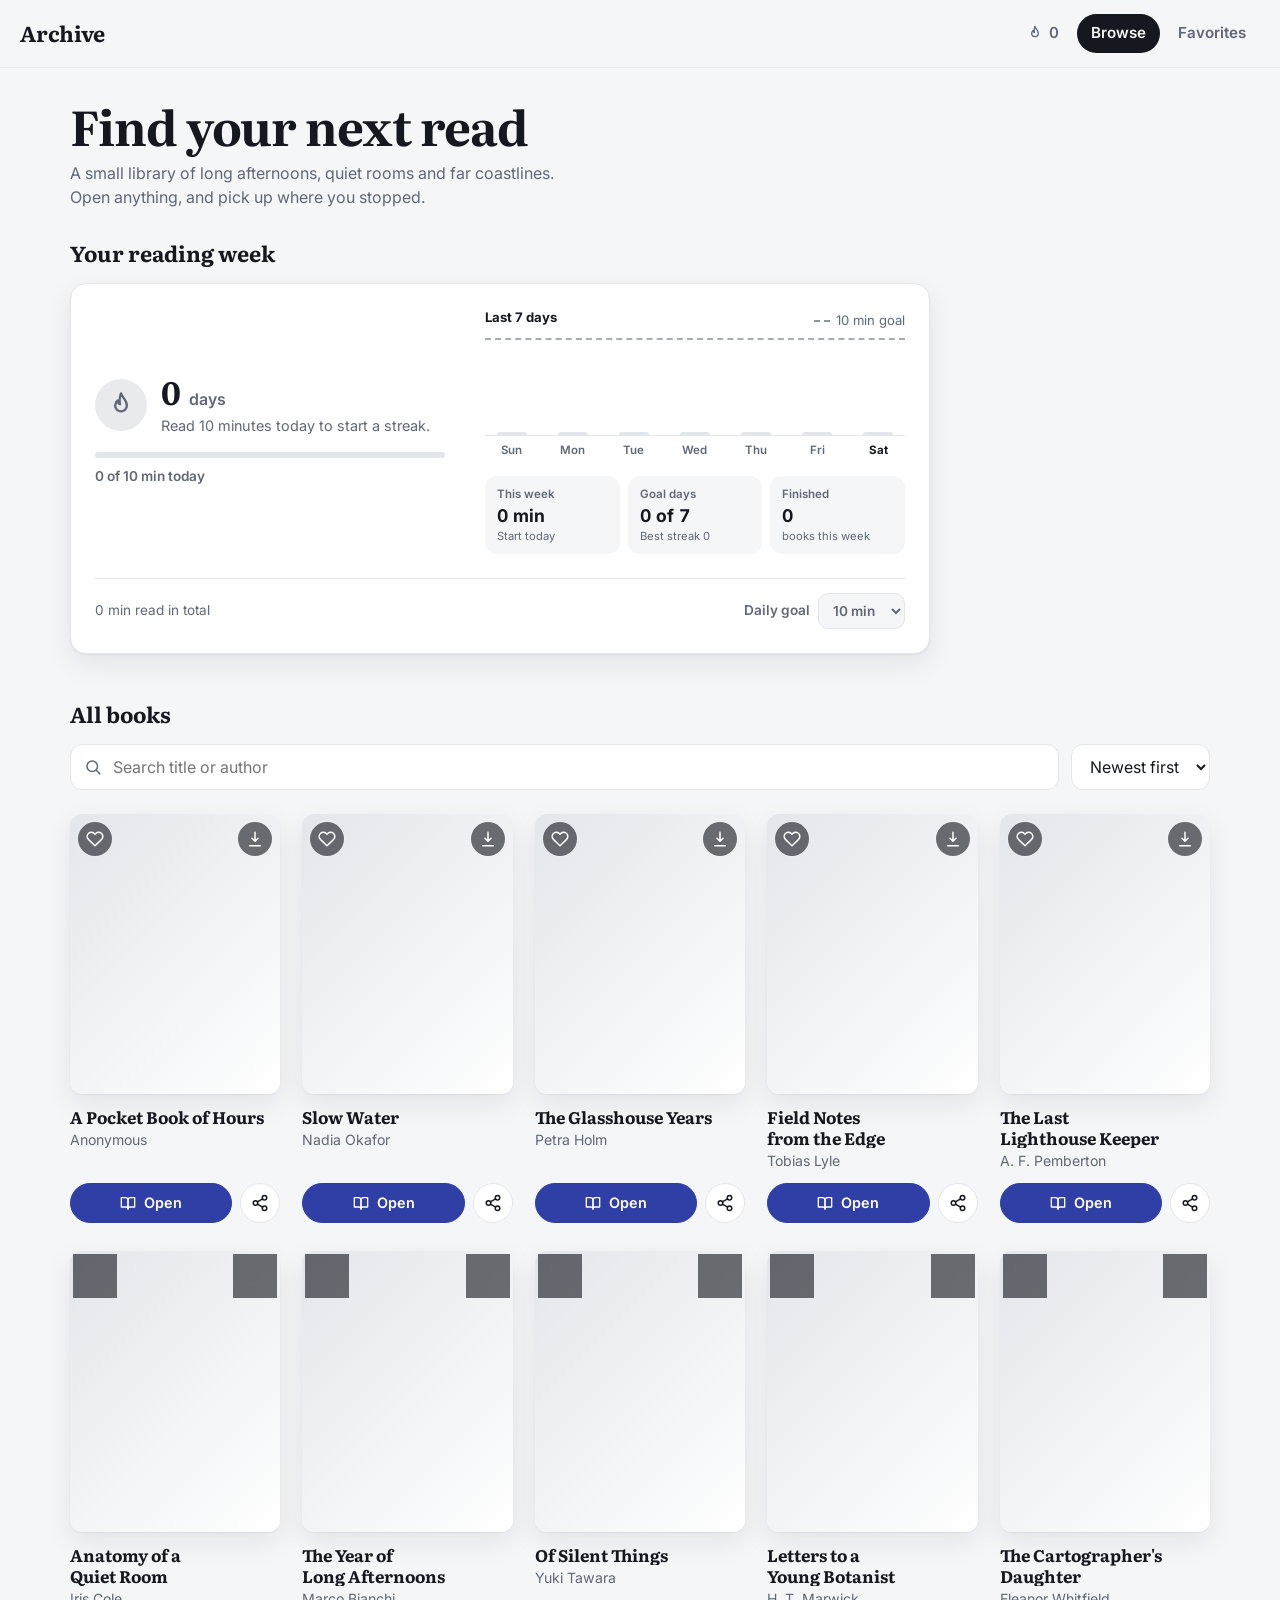
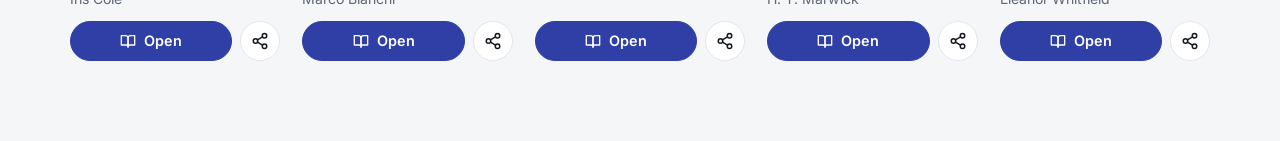
==== index.html @ 0a7fb08e "Final version -for-local" ====
<!doctype html>
<html lang="en">
  <head>
    <meta charset="utf-8" />
    <meta
      name="viewport"
      content="width=device-width, initial-scale=1, viewport-fit=cover"
    />
    <title>Archive — Browse the library</title>
    <meta
      name="description"
      content="Browse, favorite and read books from the archive."
    />
    <meta
      name="theme-color"
      content="#f5f6f8"
      media="(prefers-color-scheme: light)"
    />
    <meta
      name="theme-color"
      content="#0f1218"
      media="(prefers-color-scheme: dark)"
    />
    <meta name="mobile-web-app-capable" content="yes" />
    <meta name="apple-mobile-web-app-capable" content="yes" />
    <meta name="apple-mobile-web-app-title" content="Archive" />
    <link rel="manifest" href="manifest.webmanifest" />
    <link rel="icon" href="icons/icon.svg" type="image/svg+xml" />
    <link rel="apple-touch-icon" href="icons/apple-touch-icon.png" />

    <!-- Google Fonts: loaded without blocking the first paint -->
    <link rel="preconnect" href="https://fonts.googleapis.com" />
    <link rel="preconnect" href="https://fonts.gstatic.com" crossorigin />
    <link
      rel="stylesheet"
      href="https://fonts.googleapis.com/css2?family=Inter:wght@400..700&family=JetBrains+Mono:wght@400..600&family=Literata:opsz,wght@7..72,400..700&display=swap"
      media="print"
      onload="this.media = 'all'"
    />
    <noscript>
      <link
        rel="stylesheet"
        href="https://fonts.googleapis.com/css2?family=Inter:wght@400..700&family=JetBrains+Mono:wght@400..600&family=Literata:opsz,wght@7..72,400..700&display=swap"
      />
    </noscript>

    <link rel="stylesheet" href="css/style.css" />
  </head>
  <body>
    <header class="site-header">
      <a class="brand" href="index.html">Archive</a>
      <nav aria-label="Main">
        <a href="index.html" data-icon="book" aria-current="page"
          ><span class="lbl">Browse</span></a
        >
        <a href="favorites.html" data-icon="heart"
          ><span class="lbl">Favorites</span
          ><span id="fav-count" hidden></span
        ></a>
      </nav>
    </header>

    <main class="page">
      <h1 class="page-title">Find your next read</h1>
      <p class="page-sub">
        A small library of long afternoons, quiet rooms and far coastlines. Open
        anything, and pick up where you stopped.
      </p>

      <section id="streak-section" aria-labelledby="streak-title"></section>

      <section id="recent-section" aria-labelledby="recent-title" hidden>
        <h2 class="section-title" id="recent-title">Continue reading</h2>
        <ul class="rail" id="recent"></ul>
      </section>

      <section aria-labelledby="all-title">
        <h2 class="section-title" id="all-title" tabindex="-1">All books</h2>
        <div class="toolbar">
          <label class="field">
            <span class="sr-only">Search by title or author</span>
            <span id="search-icon"></span>
            <input
              type="search"
              id="search"
              placeholder="Search title or author"
              autocomplete="off"
            />
          </label>
          <label>
            <span class="sr-only">Sort books</span>
            <select id="sort">
              <option value="newest">Newest first</option>
              <option value="oldest">Oldest first</option>
              <option value="title-asc">Title A–Z</option>
              <option value="title-desc">Title Z–A</option>
              <option value="author-asc">Author A–Z</option>
              <option value="author-desc">Author Z–A</option>
            </select>
          </label>
        </div>
        <p id="status" class="page-sub" role="status"></p>
        <ul class="grid" id="grid"></ul>
        <nav class="pager" id="pager" aria-label="Pagination" hidden></nav>
      </section>
    </main>

    <script src="js/app.js"></script>
    <script src="js/stats.js"></script>
    <script src="js/home.js"></script>
  </body>
</html>
---- css/style.css ----
/* =========================================================
   Archive — single stylesheet (library, favorites, reader, PWA, streaks)
   Fonts are loaded from Google Fonts in each page's <head>:
   Literata (serif), Inter (sans), JetBrains Mono (mono).
   The stacks below fall back to good system fonts if offline.
   ========================================================= */
:root {
  --bg: #f5f6f8;
  --surface: #fff;
  --ink: #15181e;
  --muted: #5f6877;
  --line: #e3e6eb;
  --accent: #2f3fa6;
  --accent-ink: #fff;
  --fav: #d6336c;
  --ok: #1f9d6b;
  --flame: #e8590c;
  --radius: 16px;
  --gutter: 20px;
  --tabbar: 64px;
  --shadow:
    0 1px 2px rgba(20, 24, 40, 0.06), 0 10px 28px rgba(20, 24, 40, 0.08);
  --serif:
    "Literata", "Iowan Old Style", "Palatino Linotype", Palatino, Georgia,
    serif;
  --sans:
    "Inter", system-ui, -apple-system, "Segoe UI", Roboto, "Helvetica Neue",
    sans-serif;
  --mono:
    "JetBrains Mono", ui-monospace, "SF Mono", Menlo, Consolas, monospace;
  color-scheme: light;
}
@media (prefers-color-scheme: dark) {
  :root:not([data-theme]) {
    --bg: #0f1218;
    --surface: #181c25;
    --ink: #eceff4;
    --muted: #9aa4b5;
    --line: #272d39;
    --accent: #8e9cff;
    --accent-ink: #0f1218;
    --flame: #ff922b;
    --shadow: 0 10px 28px rgba(0, 0, 0, 0.4);
    color-scheme: dark;
  }
}

*,
*::before,
*::after {
  box-sizing: border-box;
}
html {
  -webkit-text-size-adjust: 100%;
  text-size-adjust: 100%;
}
body {
  margin: 0;
  background: var(--bg);
  color: var(--ink);
  font: 16px/1.5 var(--sans);
  font-optical-sizing: auto;
  -webkit-font-smoothing: antialiased;
  min-height: 100vh;
  min-height: 100dvh;
  /* Safety net: nothing may ever make the page scroll sideways */
  overflow-x: clip;
  -webkit-tap-highlight-color: transparent;
}
body.panel-open {
  overflow: hidden;
}
h1,
h2,
h3 {
  text-wrap: balance;
}
img {
  display: block;
  max-width: 100%;
}
a {
  color: inherit;
}
button,
input,
select {
  font: inherit;
  color: inherit;
}
button,
a,
input,
select {
  touch-action: manipulation;
}
button {
  cursor: pointer;
}
[hidden] {
  display: none !important;
}
:focus-visible {
  outline: 3px solid var(--accent);
  outline-offset: 2px;
  border-radius: 8px;
}
.sr-only {
  position: absolute;
  width: 1px;
  height: 1px;
  overflow: hidden;
  clip: rect(0 0 0 0);
  white-space: nowrap;
}

/* ---------- Header + navigation ---------- */
.site-header {
  position: sticky;
  top: 0;
  z-index: 10;
  display: flex;
  align-items: center;
  justify-content: space-between;
  gap: 16px;
  padding: calc(14px + env(safe-area-inset-top))
    max(var(--gutter), env(safe-area-inset-right)) 14px
    max(var(--gutter), env(safe-area-inset-left));
  background: color-mix(in srgb, var(--bg) 85%, transparent);
  backdrop-filter: blur(12px);
  border-bottom: 1px solid var(--line);
}
.brand {
  font: 700 1.35rem var(--serif);
  text-decoration: none;
  letter-spacing: -0.01em;
}
.site-header nav {
  display: flex;
  gap: 4px;
}
.site-header nav a {
  position: relative;
  display: inline-flex;
  align-items: center;
  gap: 8px;
  padding: 8px 14px;
  border-radius: 999px;
  text-decoration: none;
  color: var(--muted);
  font-weight: 600;
  font-size: 0.95rem;
}
.site-header nav a:hover {
  color: var(--ink);
}
.site-header nav a[aria-current="page"] {
  background: var(--ink);
  color: var(--bg);
}
/* Icons only appear in the mobile tab bar (the streak chip keeps its flame) */
.site-header nav .ico {
  display: none;
}
.site-header nav a.streak-chip .ico {
  display: inline-grid;
}
.site-header nav a.streak-chip .lbl {
  display: none;
}
.site-header nav .ico svg {
  width: 16px;
  height: 16px;
}
.site-header nav a.streak-chip {
  gap: 6px;
  color: var(--flame);
  font-variant-numeric: tabular-nums;
}
.site-header nav a.streak-chip svg {
  fill: currentColor;
  fill-opacity: 0.25;
}
.site-header nav a.streak-chip.idle {
  color: var(--muted);
}
.site-header nav a.streak-chip.idle svg {
  fill: none;
}
#fav-count {
  min-width: 20px;
  padding: 0 6px;
  border-radius: 999px;
  background: var(--fav);
  color: #fff;
  font-size: 0.75rem;
  line-height: 20px;
  text-align: center;
}

main.page {
  max-width: 1180px;
  margin: 0 auto;
  padding: 32px max(var(--gutter), env(safe-area-inset-right))
    calc(80px + env(safe-area-inset-bottom))
    max(var(--gutter), env(safe-area-inset-left));
}
.page-title {
  font: 700 clamp(1.9rem, 5vw, 3rem) / 1.1 var(--serif);
  letter-spacing: -0.02em;
  margin: 0 0 8px;
  overflow-wrap: anywhere;
}
.page-sub {
  margin: 0 0 28px;
  color: var(--muted);
  max-width: 52ch;
  text-wrap: pretty;
}
.section-title {
  font: 700 1.35rem var(--serif);
  margin: 0 0 14px;
}
section + section {
  margin-top: 44px;
}

/* ---------- Controls ---------- */
.toolbar {
  display: flex;
  flex-wrap: wrap;
  gap: 12px;
  margin-bottom: 24px;
}
.field {
  position: relative;
  flex: 1 1 260px;
}
.field svg {
  position: absolute;
  left: 14px;
  top: 50%;
  transform: translateY(-50%);
  color: var(--muted);
  pointer-events: none;
}
.field input,
.toolbar select {
  width: 100%;
  height: 46px;
  border: 1px solid var(--line);
  border-radius: 12px;
  background: var(--surface);
  padding: 0 14px;
}
.field input {
  padding-left: 42px;
}
.toolbar > label:not(.field) {
  flex: 0 0 auto;
}
.toolbar select {
  width: auto;
}

.btn {
  display: inline-flex;
  align-items: center;
  justify-content: center;
  gap: 8px;
  height: 40px;
  padding: 0 16px;
  border: 1px solid var(--line);
  border-radius: 999px;
  background: var(--surface);
  text-decoration: none;
  font-weight: 600;
  font-size: 0.9rem;
  white-space: nowrap;
  transition:
    background 0.15s,
    transform 0.1s;
}
.btn:hover {
  background: color-mix(in srgb, var(--ink) 6%, var(--surface));
}
.btn:active {
  transform: scale(0.97);
}
.btn-primary {
  background: var(--accent);
  border-color: var(--accent);
  color: var(--accent-ink);
}
.btn-primary:hover {
  background: color-mix(in srgb, var(--accent) 88%, #000);
}
.icon-btn {
  display: inline-grid;
  place-items: center;
  width: 40px;
  height: 40px;
  border: 1px solid var(--line);
  border-radius: 50%;
  background: var(--surface);
  color: var(--ink);
  text-decoration: none;
  flex: none;
  transition:
    background 0.15s,
    color 0.15s,
    transform 0.1s;
}
.icon-btn:hover {
  background: color-mix(in srgb, var(--ink) 8%, var(--surface));
}
.icon-btn:active {
  transform: scale(0.92);
}
.icon-btn.on {
  color: var(--fav);
  border-color: color-mix(in srgb, var(--fav) 45%, var(--line));
}
.icon-btn.on svg {
  fill: currentColor;
}
@media (pointer: coarse) {
  .btn,
  .icon-btn {
    min-height: 44px;
  }
  .icon-btn {
    min-width: 44px;
  }
}

.progress {
  height: 6px;
  border-radius: 999px;
  background: var(--line);
  overflow: hidden;
}
.progress > i {
  display: block;
  height: 100%;
  width: var(--p, 0%);
  background: var(--accent);
  border-radius: inherit;
  transition: width 0.3s;
}
.progress.done > i {
  background: var(--ok);
}

/* ---------- Offline download buttons ---------- */
.offline-btn[aria-pressed="true"] {
  background: var(--accent);
  border-color: var(--accent);
  color: var(--accent-ink);
}
.offline-btn[aria-busy="true"] {
  cursor: progress;
}
.ring {
  width: 22px;
  height: 22px;
  transform: rotate(-90deg);
}
.ring circle {
  fill: none;
  stroke: currentColor;
  stroke-width: 3.5;
}
.ring .trk {
  opacity: 0.28;
}
.ring .val {
  stroke-linecap: round;
  stroke-dasharray: 88;
  transition: stroke-dashoffset 0.2s linear;
}
.ring.spin {
  animation: ring-spin 0.9s linear infinite;
}
@keyframes ring-spin {
  to {
    transform: rotate(270deg);
  }
}
/* Offline: books that aren't saved can't open, so say so visually */
body.is-offline .card:not(.saved),
body.is-offline .fav-card:not(.saved) {
  opacity: 0.55;
}

/* ---------- Book grid / cards ---------- */
.grid {
  display: grid;
  grid-template-columns: repeat(auto-fill, minmax(190px, 1fr));
  gap: 28px 22px;
  list-style: none;
  margin: 0;
  padding: 0;
}
.card {
  display: flex;
  flex-direction: column;
  gap: 12px;
  min-width: 0;
  transition: opacity 0.2s;
}
.card > div:not(.actions) {
  min-width: 0;
}
.cover-wrap {
  position: relative;
}
.cover {
  position: relative;
  display: block;
  aspect-ratio: 3 / 4;
  border-radius: 12px;
  overflow: hidden;
  background: linear-gradient(135deg, var(--line), var(--surface));
  box-shadow: var(--shadow);
}
.cover img {
  width: 100%;
  height: 100%;
  object-fit: cover;
  transition: transform 0.4s;
}
.cover img.broken {
  visibility: hidden;
}
@media (hover: hover) {
  .card:hover .cover img {
    transform: scale(1.04);
  }
}
.cover .progress {
  position: absolute;
  left: 10px;
  right: 10px;
  bottom: 10px;
  height: 5px;
  background: rgba(255, 255, 255, 0.45);
  box-shadow: 0 0 0 1px rgba(0, 0, 0, 0.15);
}
/* Round tools that sit on the cover: favorite (left) and offline (right) */
.chip {
  position: absolute;
  top: 8px;
  display: grid;
  place-items: center;
  width: 34px;
  height: 34px;
  padding: 0;
  border: 0;
  border-radius: 50%;
  background: rgba(14, 17, 24, 0.6);
  color: #fff;
  -webkit-backdrop-filter: blur(6px);
  backdrop-filter: blur(6px);
  box-shadow: 0 0 0 1px rgba(255, 255, 255, 0.2);
  transition:
    background 0.15s,
    transform 0.1s;
}
/* 44px touch target without a bigger-looking button */
.chip::after {
  content: "";
  position: absolute;
  inset: -5px;
}
.chip:active {
  transform: scale(0.9);
}
.chip-fav {
  left: 8px;
}
.chip-off {
  right: 8px;
}
.chip.on {
  background: var(--fav);
}
.chip.on svg {
  fill: currentColor;
}
.chip.offline-btn[aria-pressed="true"] {
  box-shadow: 0 0 0 1px rgba(255, 255, 255, 0.35);
}
.card h3 {
  margin: 0;
  font: 700 1.05rem/1.25 var(--serif);
  display: -webkit-box;
  -webkit-line-clamp: 2;
  line-clamp: 2;
  -webkit-box-orient: vertical;
  overflow: hidden;
  overflow-wrap: anywhere;
}
.card .meta {
  margin: 2px 0 0;
  color: var(--muted);
  font-size: 0.88rem;
  overflow: hidden;
  text-overflow: ellipsis;
  white-space: nowrap;
}
.card .actions {
  display: flex;
  align-items: center;
  gap: 8px;
  margin-top: auto;
}
.card .actions .btn {
  flex: 1;
  min-width: 0;
}

/* ---------- Continue rail ---------- */
.rail {
  display: flex;
  gap: 16px;
  overflow-x: auto;
  padding: 4px 2px 14px;
  scroll-snap-type: x proximity;
  overscroll-behavior-x: contain;
  scrollbar-width: thin;
  list-style: none;
  margin: 0;
}
.rail-item {
  flex: 0 0 min(340px, 86%);
  display: grid;
  grid-template-columns: 84px 1fr;
  gap: 16px;
  padding: 14px;
  scroll-snap-align: start;
  background: var(--surface);
  border: 1px solid var(--line);
  border-radius: var(--radius);
}
.rail-item > div {
  min-width: 0;
}
.rail-item .cover {
  box-shadow: none;
  border-radius: 8px;
}
.rail-item h3 {
  margin: 0;
  font: 700 1rem/1.25 var(--serif);
  overflow-wrap: anywhere;
}
.rail-item p {
  margin: 2px 0 10px;
  color: var(--muted);
  font-size: 0.85rem;
  overflow-wrap: anywhere;
}
.rail-item small {
  display: block;
  margin: 6px 0 10px;
  color: var(--muted);
}
.rail-item .btn {
  width: 100%;
}

/* ---------- Streak + weekly summary ---------- */
#streak-section {
  margin-bottom: 40px;
  scroll-margin-top: 84px;
}
.streak-card {
  display: grid;
  gap: 20px;
  max-width: 860px;
  padding: 20px;
  background: var(--surface);
  border: 1px solid var(--line);
  border-radius: var(--radius);
  box-shadow: var(--shadow);
}
.streak-card > * {
  min-width: 0;
}
.streak-head {
  display: flex;
  align-items: center;
  gap: 14px;
  margin-bottom: 16px;
}
.streak-flame {
  display: grid;
  place-items: center;
  flex: none;
  width: 52px;
  height: 52px;
  border-radius: 50%;
  background: color-mix(in srgb, var(--muted) 14%, transparent);
  color: var(--muted);
}
.streak-flame.on {
  background: color-mix(in srgb, var(--flame) 16%, transparent);
  color: var(--flame);
}
.streak-flame.on svg {
  fill: currentColor;
  fill-opacity: 0.3;
}
.streak-num {
  margin: 0;
  color: var(--muted);
  font-weight: 600;
}
.streak-num strong {
  margin-right: 4px;
  font: 700 2rem/1 var(--serif);
  color: var(--ink);
}
.streak-msg {
  margin: 4px 0 0;
  color: var(--muted);
  font-size: 0.9rem;
  text-wrap: pretty;
}
.streak-sub {
  margin: 8px 0 0;
  color: var(--muted);
  font-size: 0.85rem;
  font-weight: 600;
}

/* Last 7 days: one series, bars rise from a shared baseline */
.wk {
  margin: 0;
}
.wk-head {
  display: flex;
  align-items: baseline;
  justify-content: space-between;
  gap: 12px;
  margin-bottom: 10px;
  font-size: 0.82rem;
}
.wk-head strong {
  font-weight: 700;
}
.wk-key {
  display: inline-flex;
  align-items: center;
  gap: 6px;
  color: var(--muted);
  white-space: nowrap;
}
.wk-key::before {
  content: "";
  width: 16px;
  border-top: 2px dashed color-mix(in srgb, var(--muted) 70%, transparent);
}
.wk-plot {
  position: relative;
  display: grid;
  grid-template-columns: repeat(7, minmax(0, 1fr));
  gap: 8px;
  height: 96px;
  border-bottom: 1px solid var(--line);
}
.wk-goal {
  position: absolute;
  left: 0;
  right: 0;
  bottom: var(--g, 0%);
  border-top: 2px dashed color-mix(in srgb, var(--muted) 55%, transparent);
  pointer-events: none;
}
.wk-day {
  display: flex;
  align-items: flex-end;
  justify-content: center;
  height: 100%;
}
.wk-bar {
  display: block;
  width: 100%;
  max-width: 30px;
  height: var(--h, 0%);
  min-height: 3px;
  border-radius: 4px 4px 0 0;
  background: color-mix(in srgb, var(--accent) 34%, var(--line));
}
.wk-day.met .wk-bar {
  background: var(--accent);
}
.wk-day.zero .wk-bar {
  background: var(--line);
}
.wk-labels {
  display: grid;
  grid-template-columns: repeat(7, minmax(0, 1fr));
  gap: 8px;
  margin: 6px 0 0;
  padding: 0;
  list-style: none;
  text-align: center;
  font-size: 0.72rem;
  font-weight: 600;
  color: var(--muted);
}
.wk-labels .today {
  color: var(--ink);
  font-weight: 700;
}
.stats {
  display: grid;
  grid-template-columns: repeat(3, minmax(0, 1fr));
  gap: 8px;
  margin: 16px 0 0;
}
.stat {
  padding: 10px 12px;
  background: var(--bg);
  border-radius: 12px;
}
.stat dt {
  color: var(--muted);
  font-size: 0.72rem;
  font-weight: 600;
}
.stat dd {
  margin: 2px 0 0;
  font-size: 1.1rem;
  font-weight: 700;
  line-height: 1.25;
  font-variant-numeric: tabular-nums;
}
.stat small {
  display: block;
  margin-top: 2px;
  color: var(--muted);
  font-size: 0.7rem;
  line-height: 1.3;
}
.sc-foot {
  display: flex;
  flex-wrap: wrap;
  align-items: center;
  justify-content: space-between;
  gap: 10px 16px;
  padding-top: 14px;
  border-top: 1px solid var(--line);
  color: var(--muted);
  font-size: 0.85rem;
}
.sc-foot p {
  margin: 0;
}
.goal-pick {
  display: inline-flex;
  align-items: center;
  gap: 8px;
  font-weight: 600;
}
.goal-pick select {
  height: 36px;
  padding: 0 10px;
  border: 1px solid var(--line);
  border-radius: 10px;
  background: var(--bg);
}
.install {
  width: 100%;
  height: 44px;
}
.install-hint {
  margin: 0;
  color: var(--muted);
  font-size: 0.85rem;
}
@media (min-width: 760px) {
  .streak-card {
    grid-template-columns: minmax(0, 5fr) minmax(0, 6fr);
    gap: 24px 40px;
    padding: 24px;
  }
  .sc-main {
    align-self: center;
  }
  .sc-foot,
  .install,
  .install-hint {
    grid-column: 1 / -1;
  }
}

/* ---------- Favorites ---------- */
.tabs {
  display: inline-flex;
  gap: 4px;
  padding: 4px;
  margin-bottom: 24px;
  background: var(--surface);
  border: 1px solid var(--line);
  border-radius: 999px;
}
.tabs button {
  border: 0;
  background: none;
  padding: 8px 18px;
  border-radius: 999px;
  font-weight: 600;
  color: var(--muted);
}
.tabs button[aria-pressed="true"] {
  background: var(--ink);
  color: var(--bg);
}
.fav-list {
  display: grid;
  grid-template-columns: repeat(auto-fill, minmax(min(100%, 440px), 1fr));
  gap: 20px;
  list-style: none;
  padding: 0;
  margin: 0;
}
.fav-card {
  display: grid;
  grid-template-columns: 112px 1fr;
  /* cover and its offline button stack in the left column; text spans both */
  grid-template-areas:
    "cover text"
    "tool text";
  grid-template-rows: auto 1fr;
  gap: 8px 20px;
  padding: 16px;
  background: var(--surface);
  border: 1px solid var(--line);
  border-radius: var(--radius);
  box-shadow: var(--shadow);
  min-width: 0;
  transition: opacity 0.2s;
}
.fav-card > div {
  grid-area: text;
  min-width: 0;
}
.fav-card > .cover {
  grid-area: cover;
}
.fav-card > .offline-btn {
  grid-area: tool;
  justify-self: center;
}
.fav-card h3 {
  margin: 0;
  font: 700 1.2rem/1.25 var(--serif);
  overflow-wrap: anywhere;
}
.fav-card .meta {
  margin: 2px 0 14px;
  color: var(--muted);
  font-size: 0.9rem;
}
.fav-card .status {
  display: flex;
  justify-content: space-between;
  margin: 8px 0 14px;
  font-size: 0.85rem;
  color: var(--muted);
  font-weight: 600;
}
.fav-card .row {
  display: flex;
  flex-wrap: wrap;
  align-items: center;
  gap: 8px;
}
.fav-card .row .btn + .icon-btn {
  margin-left: auto;
}
.badge {
  display: inline-block;
  padding: 2px 10px;
  border-radius: 999px;
  background: color-mix(in srgb, var(--ok) 18%, transparent);
  color: var(--ok);
  font-size: 0.78rem;
  font-weight: 700;
}
.empty {
  padding: 56px 20px;
  text-align: center;
  color: var(--muted);
  border: 1px dashed var(--line);
  border-radius: var(--radius);
}
.empty h2 {
  font: 700 1.4rem var(--serif);
  color: var(--ink);
  margin: 0 0 8px;
}
.empty .btn {
  margin-top: 16px;
}

#toast {
  position: fixed;
  left: 50%;
  bottom: calc(24px + env(safe-area-inset-bottom));
  transform: translate(-50%, 20px);
  width: max-content;
  max-width: calc(100% - 32px);
  padding: 10px 18px;
  border-radius: 999px;
  background: var(--ink);
  color: var(--bg);
  font-size: 0.9rem;
  font-weight: 600;
  text-align: center;
  opacity: 0;
  pointer-events: none;
  transition: 0.25s;
  z-index: 100;
}
#toast.show {
  opacity: 1;
  transform: translate(-50%, 0);
}

/* ---------- Reader themes ---------- */
:root[data-theme="paper"] {
  --bg: #fbfbf8;
  --surface: #fff;
  --ink: #1c1d20;
  --muted: #6a6e76;
  --line: #e4e4de;
  --accent: #2f3fa6;
  --accent-ink: #fff;
  color-scheme: light;
}
:root[data-theme="sepia"] {
  --bg: #f0e4cb;
  --surface: #f7edd8;
  --ink: #46372a;
  --muted: #85715a;
  --line: #dccaa6;
  --accent: #8a5a2b;
  --accent-ink: #fff;
  color-scheme: light;
}
:root[data-theme="dark"] {
  --bg: #1c2027;
  --surface: #262b34;
  --ink: #d4d8df;
  --muted: #8e97a6;
  --line: #343a46;
  --accent: #8e9cff;
  --accent-ink: #14161c;
  color-scheme: dark;
}
:root[data-theme="oled"] {
  --bg: #000;
  --surface: #0d0d0f;
  --ink: #bcbfc6;
  --muted: #777c86;
  --line: #202228;
  --accent: #8e9cff;
  --accent-ink: #000;
  color-scheme: dark;
}

/* ---------- Reader ---------- */
body.reader {
  --fs: 18px;
  transition:
    background 0.25s,
    color 0.25s;
}
.r-bar {
  position: sticky;
  top: 0;
  z-index: 20;
  display: flex;
  align-items: center;
  gap: 4px;
  padding: calc(10px + env(safe-area-inset-top))
    max(12px, env(safe-area-inset-right)) 12px
    max(12px, env(safe-area-inset-left));
  background: color-mix(in srgb, var(--bg) 90%, transparent);
  backdrop-filter: blur(12px);
}
.r-bar .icon-btn {
  border-color: transparent;
  background: transparent;
}
.r-bar .icon-btn:hover {
  background: color-mix(in srgb, var(--ink) 10%, transparent);
}
.r-title {
  flex: 1;
  min-width: 0;
  text-align: center;
  line-height: 1.2;
}
.r-title strong {
  display: block;
  font: 700 0.95rem var(--serif);
  white-space: nowrap;
  overflow: hidden;
  text-overflow: ellipsis;
}
.r-title span {
  display: block;
  font-size: 0.78rem;
  color: var(--muted);
  white-space: nowrap;
  overflow: hidden;
  text-overflow: ellipsis;
}
.r-progress {
  position: absolute;
  left: 0;
  right: 0;
  bottom: 0;
  height: 3px;
  background: var(--line);
}
.r-progress i {
  display: block;
  height: 100%;
  width: 0;
  background: var(--accent);
}

#text {
  max-width: 40rem;
  margin: 0 auto;
  padding: 48px max(22px, env(safe-area-inset-right)) 40px
    max(22px, env(safe-area-inset-left));
  font-size: var(--fs);
  line-height: 1.75;
  outline: none;
}
html[data-font="serif"] #text {
  font-family: var(--serif);
}
html[data-font="sans"] #text {
  font-family: var(--sans);
  line-height: 1.7;
}
html[data-font="mono"] #text {
  font-family: var(--mono);
  line-height: 1.7;
  font-size: calc(var(--fs) * 0.88);
}
html[data-align="justify"] #text p {
  text-align: justify;
  hyphens: auto;
}
#text h1 {
  font: 700 clamp(1.35em, 6vw, 1.7em) / 1.2 var(--serif);
  margin: 0 0 1.4em;
  letter-spacing: -0.01em;
  text-align: left;
  overflow-wrap: anywhere;
}
#text p {
  margin: 0 0 1.1em;
  white-space: pre-line;
  overflow-wrap: break-word;
}
.r-state {
  max-width: 40rem;
  margin: 20vh auto;
  padding: 0 22px;
  text-align: center;
  color: var(--muted);
}

.r-foot {
  display: flex;
  align-items: center;
  justify-content: space-between;
  gap: 12px;
  max-width: 40rem;
  margin: 0 auto;
  padding: 0 max(22px, env(safe-area-inset-right))
    calc(48px + env(safe-area-inset-bottom))
    max(22px, env(safe-area-inset-left));
}
.r-foot span {
  flex: 1;
  color: var(--muted);
  font-size: 0.85rem;
  text-align: center;
}
.r-foot .btn {
  min-width: 104px;
}
.r-foot .btn:disabled {
  opacity: 0.35;
  pointer-events: none;
}

.scrim {
  position: fixed;
  inset: 0;
  z-index: 30;
  background: rgba(0, 0, 0, 0.45);
  opacity: 0;
  pointer-events: none;
  transition: opacity 0.25s;
}
.scrim.show {
  opacity: 1;
  pointer-events: auto;
}
.panel {
  position: fixed;
  z-index: 31;
  top: 0;
  right: 0;
  bottom: 0;
  width: min(380px, 100%);
  overflow-y: auto;
  overscroll-behavior: contain;
  padding: calc(20px + env(safe-area-inset-top)) 20px
    calc(24px + env(safe-area-inset-bottom));
  background: var(--surface);
  border-left: 1px solid var(--line);
  box-shadow: var(--shadow);
  transform: translateX(100%);
  visibility: hidden;
  transition:
    transform 0.28s,
    visibility 0.28s;
}
.panel.open {
  transform: none;
  visibility: visible;
}
.panel header {
  display: flex;
  align-items: center;
  justify-content: space-between;
  margin-bottom: 18px;
}
.panel h2 {
  margin: 0;
  font: 700 1.2rem var(--serif);
}
.hint {
  margin: 0 0 16px;
  color: var(--muted);
  font-size: 0.82rem;
}
.group {
  margin-bottom: 22px;
}
.group > span {
  display: block;
  margin-bottom: 8px;
  font-size: 0.85rem;
  font-weight: 700;
  color: var(--muted);
}
.seg {
  display: grid;
  grid-auto-flow: column;
  grid-auto-columns: 1fr;
  gap: 6px;
}
.seg button {
  height: 42px;
  min-width: 0;
  border: 1px solid var(--line);
  border-radius: 10px;
  background: var(--bg);
  font-weight: 600;
}
.seg button[aria-pressed="true"] {
  border-color: var(--accent);
  box-shadow: inset 0 0 0 1px var(--accent);
  color: var(--accent);
}
.seg.themes button {
  border-width: 2px;
}
.seg.themes button[data-val="paper"] {
  background: #fbfbf8;
  color: #1c1d20;
}
.seg.themes button[data-val="sepia"] {
  background: #f0e4cb;
  color: #46372a;
}
.seg.themes button[data-val="dark"] {
  background: #1c2027;
  color: #d4d8df;
}
.seg.themes button[data-val="oled"] {
  background: #000;
  color: #bcbfc6;
}
.seg.themes button[aria-pressed="true"] {
  border-color: var(--accent);
  box-shadow: 0 0 0 1px var(--accent);
}
.size {
  display: flex;
  align-items: center;
  gap: 12px;
}
.size input {
  flex: 1;
  min-width: 0;
  accent-color: var(--accent);
}
.size output {
  min-width: 3.2ch;
  text-align: right;
  font-variant-numeric: tabular-nums;
}
.toc {
  list-style: none;
  padding: 0;
  margin: 0;
}
.toc button {
  display: flex;
  gap: 12px;
  width: 100%;
  padding: 12px;
  border: 0;
  border-radius: 10px;
  background: none;
  text-align: left;
  overflow-wrap: anywhere;
}
.toc button:hover {
  background: var(--bg);
}
.toc button[aria-current="true"] {
  background: var(--bg);
  color: var(--accent);
  font-weight: 700;
}
.toc em {
  font-style: normal;
  color: var(--muted);
  min-width: 1.6em;
}

#exit-fs {
  position: fixed;
  top: calc(12px + env(safe-area-inset-top));
  right: 12px;
  z-index: 25;
  display: none;
  background: var(--surface);
  box-shadow: var(--shadow);
}
body.immersive .r-bar {
  display: none;
}
body.immersive #exit-fs {
  display: inline-grid;
  opacity: 0.55;
}
body.immersive #text {
  padding-top: calc(32px + env(safe-area-inset-top));
}

/* ---------- Pagination ---------- */
#all-title {
  scroll-margin-top: 84px;
  outline: none;
}
.pager {
  display: flex;
  align-items: center;
  justify-content: center;
  flex-wrap: wrap;
  gap: 6px;
  margin-top: 36px;
}
.pager .pg {
  display: inline-flex;
  align-items: center;
  justify-content: center;
  gap: 6px;
  min-width: 40px;
  height: 40px;
  padding: 0 12px;
  border: 1px solid var(--line);
  border-radius: 999px;
  background: var(--surface);
  font-weight: 600;
  font-size: 0.9rem;
  font-variant-numeric: tabular-nums;
  transition:
    background 0.15s,
    transform 0.1s;
}
.pager .pg:hover:not(:disabled) {
  background: color-mix(in srgb, var(--ink) 8%, var(--surface));
}
.pager .pg:active:not(:disabled) {
  transform: scale(0.96);
}
.pager .pg[aria-current="page"] {
  background: var(--ink);
  border-color: var(--ink);
  color: var(--bg);
}
.pager .pg:disabled {
  opacity: 0.4;
  cursor: default;
}
.pager .gap {
  padding: 0 4px;
  color: var(--muted);
}
.pager .pg-info {
  display: none;
  color: var(--muted);
  font-size: 0.9rem;
  font-weight: 600;
}
.pager-count {
  flex: 1 0 100%;
  order: 2;
  margin: 10px 0 0;
  text-align: center;
  color: var(--muted);
  font-size: 0.85rem;
}
@media (pointer: coarse) {
  .pager .pg {
    min-height: 44px;
  }
}

/* =========================================================
   Phones (≤ 560px): tab bar, 2-up grid, compact cards
   ========================================================= */
@media (max-width: 560px) {
  :root {
    --gutter: 16px;
  }
  main.page {
    padding-top: 20px;
    padding-bottom: calc(var(--tabbar) + 32px + env(safe-area-inset-bottom));
  }
  .page-title {
    font-size: 1.85rem;
  }
  .page-sub {
    margin-bottom: 20px;
    font-size: 0.94rem;
  }
  .section-title {
    font-size: 1.2rem;
  }
  section + section {
    margin-top: 32px;
  }

  /* Header keeps only the brand; navigation moves to a bottom tab bar.
     (backdrop-filter would make the fixed nav relative to the header.) */
  .site-header {
    padding-block: calc(12px + env(safe-area-inset-top)) 12px;
    background: var(--bg);
    -webkit-backdrop-filter: none;
    backdrop-filter: none;
  }
  .brand {
    font-size: 1.2rem;
  }
  .site-header nav {
    position: fixed;
    left: 0;
    right: 0;
    bottom: 0;
    z-index: 15;
    display: grid;
    grid-template-columns: repeat(3, minmax(0, 1fr));
    gap: 2px;
    padding: 6px max(8px, env(safe-area-inset-right))
      calc(6px + env(safe-area-inset-bottom))
      max(8px, env(safe-area-inset-left));
    background: var(--surface);
    border-top: 1px solid var(--line);
  }
  .site-header nav a {
    flex-direction: column;
    justify-content: center;
    gap: 2px;
    min-height: calc(var(--tabbar) - 12px);
    padding: 4px;
    border-radius: 12px;
    font-size: 0.72rem;
  }
  .site-header nav .ico {
    display: inline-grid;
  }
  .site-header nav .ico svg {
    width: 22px;
    height: 22px;
  }
  .site-header nav a[aria-current="page"] {
    background: color-mix(in srgb, var(--accent) 12%, transparent);
    color: var(--accent);
  }
  .site-header nav a.streak-chip {
    order: 3;
    gap: 2px;
    padding: 4px;
  }
  .site-header nav a.streak-chip .lbl {
    display: inline;
  }
  .site-header nav a.streak-chip .num,
  #fav-count {
    position: absolute;
    top: 3px;
    left: calc(50% + 7px);
    min-width: 18px;
    padding: 0 5px;
    border-radius: 999px;
    font-size: 0.66rem;
    font-weight: 700;
    line-height: 18px;
    text-align: center;
    box-shadow: 0 0 0 2px var(--surface);
  }
  .site-header nav a.streak-chip .num {
    background: var(--flame);
    color: #fff;
  }
  .site-header nav a.streak-chip.idle .num {
    display: none;
  }
  /* The on-screen keyboard would otherwise float the tab bar over the field */
  body:has(input:focus) .site-header nav {
    display: none;
  }
  body:not(.reader) #toast {
    bottom: calc(var(--tabbar) + 14px + env(safe-area-inset-bottom));
  }

  /* Streak card */
  #streak-section {
    margin-bottom: 32px;
  }
  .streak-card {
    padding: 16px;
    gap: 16px;
  }
  .streak-head {
    margin-bottom: 12px;
  }
  .streak-flame {
    width: 46px;
    height: 46px;
  }
  .streak-num strong {
    font-size: 1.75rem;
  }
  .stat {
    padding: 8px 9px;
  }
  .stat dd {
    font-size: 1rem;
  }
  .sc-foot {
    flex-direction: column;
    align-items: stretch;
    gap: 10px;
  }
  .goal-pick {
    justify-content: space-between;
  }

  .toolbar {
    gap: 10px;
    margin-bottom: 20px;
  }
  .toolbar > label:not(.field) {
    flex: 1 1 100%;
  }
  .toolbar select {
    width: 100%;
  }

  .grid {
    grid-template-columns: repeat(2, minmax(0, 1fr));
    gap: 22px 12px;
  }
  .card {
    gap: 10px;
  }
  .card h3 {
    font-size: 0.98rem;
  }
  .chip {
    top: 6px;
    width: 32px;
    height: 32px;
  }
  .chip-fav {
    left: 6px;
  }
  .chip-off {
    right: 6px;
  }
  .card .actions .btn {
    padding: 0 8px;
    font-size: 0.85rem;
  }
  .card .actions .btn svg {
    display: none;
  }

  .rail {
    margin-left: calc(-1 * max(var(--gutter), env(safe-area-inset-left)));
    margin-right: calc(-1 * max(var(--gutter), env(safe-area-inset-right)));
    padding-left: max(var(--gutter), env(safe-area-inset-left));
    padding-right: max(var(--gutter), env(safe-area-inset-right));
    scroll-padding-inline: max(var(--gutter), env(safe-area-inset-left));
  }
  .rail-item {
    flex-basis: min(340px, 92%);
    grid-template-columns: 72px 1fr;
    gap: 12px;
    padding: 12px;
  }
  .rail-item small {
    white-space: nowrap;
  }

  .tabs {
    display: flex;
    width: 100%;
  }
  .tabs button {
    flex: 1;
    padding: 8px 6px;
  }
  .fav-list {
    gap: 14px;
  }
  .fav-card {
    grid-template-columns: 72px 1fr;
    gap: 8px 12px;
    padding: 12px;
  }
  .fav-card h3 {
    font-size: 1.05rem;
  }
  .fav-card .meta {
    margin-bottom: 10px;
  }
  .fav-card .status {
    margin: 6px 0 12px;
  }
  .fav-card {
    position: relative;
  }
  .fav-card h3 {
    padding-right: 30px;
  }
  .fav-card [data-action="remove"] {
    position: absolute;
    top: 6px;
    right: 6px;
    width: 40px;
    height: 40px;
    border-color: transparent;
    background: transparent;
    color: var(--muted);
  }
  .fav-card .row .btn-primary {
    flex: 1 1 100%;
  }
  .fav-card .row .btn:not(.btn-primary) {
    flex: 1 1 auto;
    padding: 0 12px;
  }

  /* Reader: no fullscreen button on phones; bar tucks away while reading;
     panels become bottom sheets */
  #btn-fs {
    display: none;
  }
  .r-bar {
    transition: transform 0.25s;
  }
  body.bar-hidden .r-bar:not(:focus-within) {
    transform: translateY(-100%);
  }
  #text {
    padding-top: 28px;
  }
  .r-foot .btn {
    min-width: 92px;
  }
  .panel {
    top: auto;
    left: 0;
    width: 100%;
    max-height: 85vh;
    max-height: 85dvh;
    padding-top: 12px;
    border-left: 0;
    border-top: 1px solid var(--line);
    border-radius: 20px 20px 0 0;
    transform: translateY(100%);
  }
  .panel::before {
    content: "";
    display: block;
    width: 40px;
    height: 4px;
    margin: 0 auto 12px;
    border-radius: 2px;
    background: var(--line);
  }
}
@media (max-width: 340px) {
  .stats {
    grid-template-columns: repeat(3, minmax(0, 1fr));
    gap: 6px;
  }
  .stat small {
    font-size: 0.66rem;
  }
  .r-bar .icon-btn {
    width: 36px;
    height: 36px;
  }
}
@media (prefers-reduced-motion: reduce) {
  * {
    transition: none !important;
  }
  .ring.spin {
    animation-duration: 2.4s;
  }
}
@media (display-mode: standalone) {
  body {
    overscroll-behavior-y: none;
  }
}
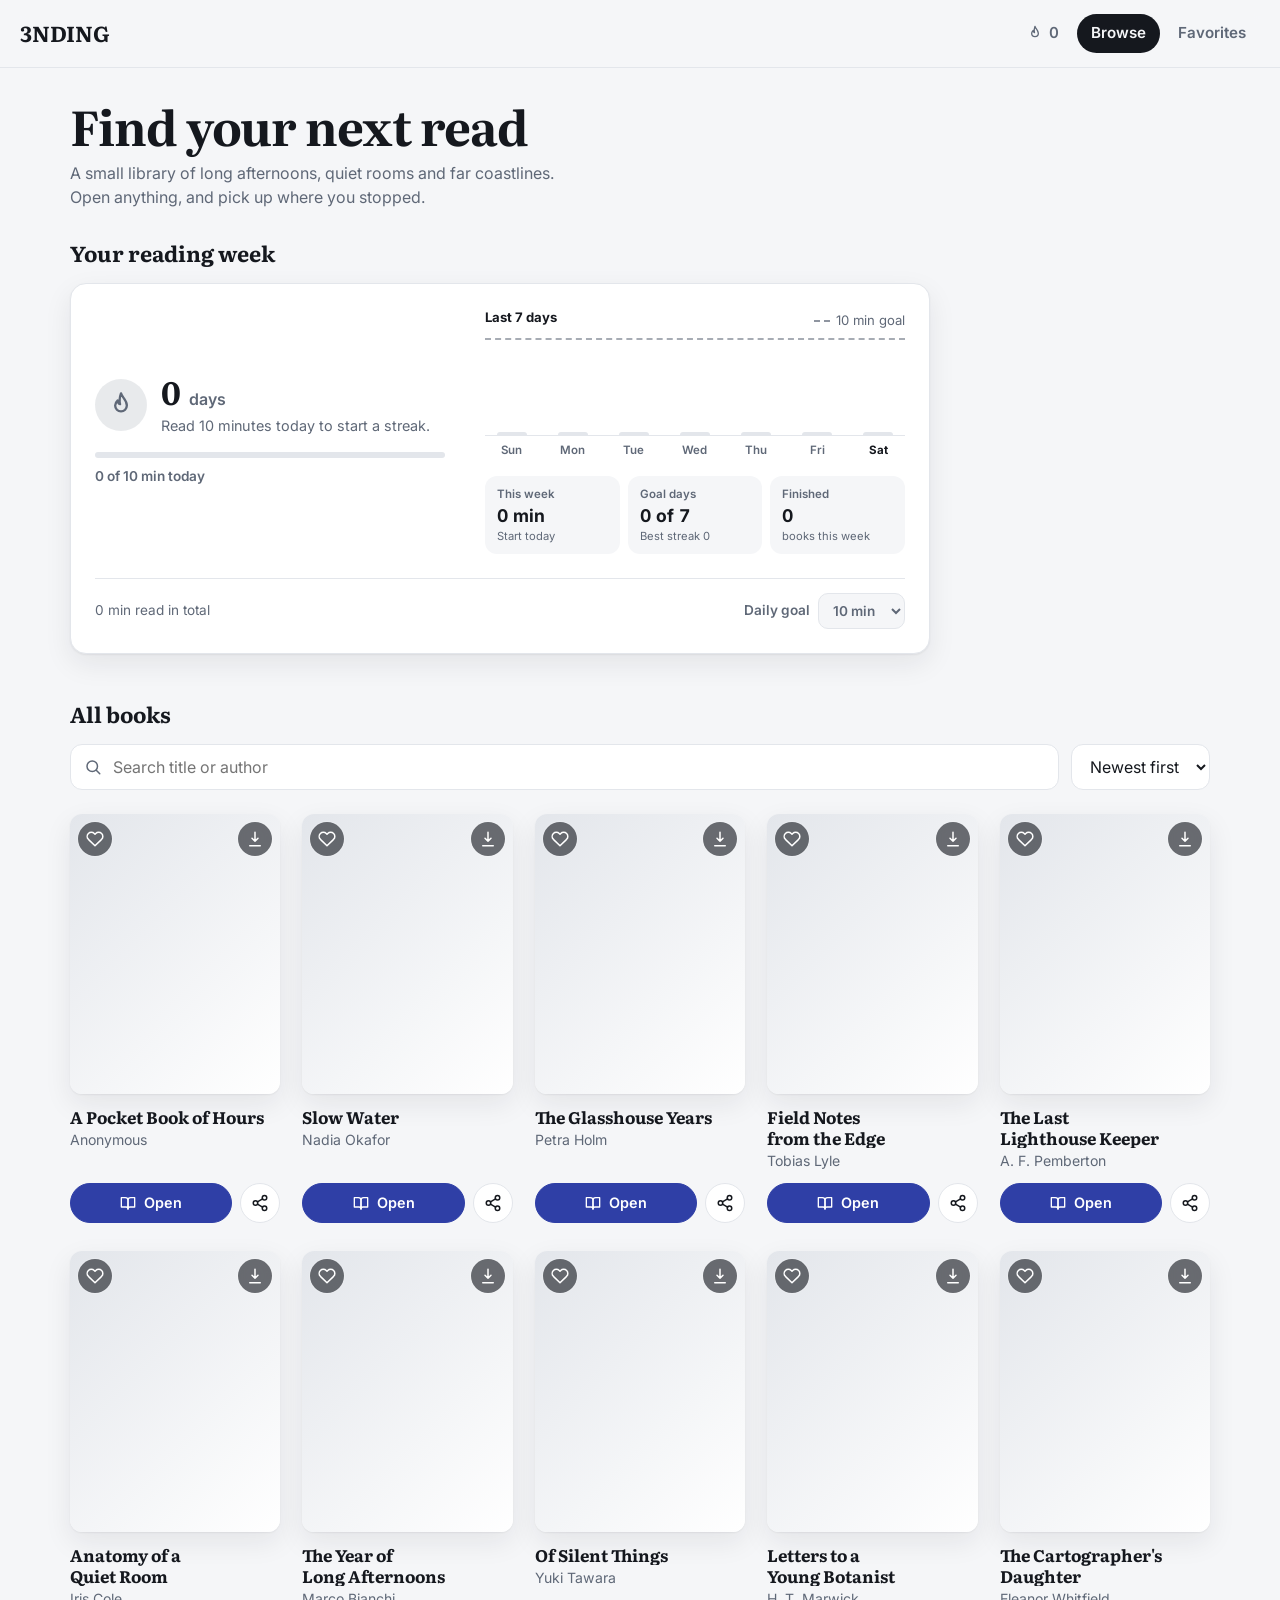
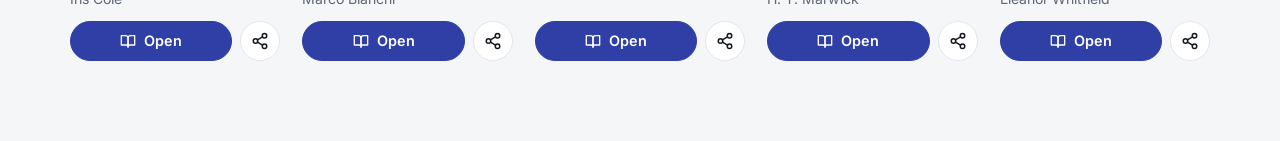
==== commit ffbf6199: "Rebrand to 3NDING, fix bugs, polish reader - Rename Archive branding to 3NDING (titles, manifest, ic" ====
--- a/index.html
+++ b/index.html
@@ -6,10 +6,10 @@
       name="viewport"
       content="width=device-width, initial-scale=1, viewport-fit=cover"
     />
-    <title>Archive — Browse the library</title>
+    <title>3NDING — Browse the library</title>
     <meta
       name="description"
-      content="Browse, favorite and read books from the archive."
+      content="Browse, favorite and read books in the 3NDING library."
     />
     <meta
       name="theme-color"
@@ -23,7 +23,7 @@
     />
     <meta name="mobile-web-app-capable" content="yes" />
     <meta name="apple-mobile-web-app-capable" content="yes" />
-    <meta name="apple-mobile-web-app-title" content="Archive" />
+    <meta name="apple-mobile-web-app-title" content="3NDING" />
     <link rel="manifest" href="manifest.webmanifest" />
     <link rel="icon" href="icons/icon.svg" type="image/svg+xml" />
     <link rel="apple-touch-icon" href="icons/apple-touch-icon.png" />
@@ -48,7 +48,7 @@
   </head>
   <body>
     <header class="site-header">
-      <a class="brand" href="index.html">Archive</a>
+      <a class="brand" href="index.html">3NDING</a>
       <nav aria-label="Main">
         <a href="index.html" data-icon="book" aria-current="page"
           ><span class="lbl">Browse</span></a
--- a/css/style.css
+++ b/css/style.css
@@ -1,5 +1,5 @@
 /* =========================================================
-   Archive — single stylesheet (library, favorites, reader, PWA, streaks)
+   3NDING — single stylesheet (library, favorites, reader, PWA, streaks)
    Fonts are loaded from Google Fonts in each page's <head>:
    Literata (serif), Inter (sans), JetBrains Mono (mono).
    The stacks below fall back to good system fonts if offline.
@@ -976,6 +976,7 @@
 /* ---------- Reader ---------- */
 body.reader {
   --fs: 18px;
+  --measure: 40rem;
   transition:
     background 0.25s,
     color 0.25s;
@@ -1034,10 +1035,11 @@
   height: 100%;
   width: 0;
   background: var(--accent);
+  transition: width 0.15s linear;
 }
 
 #text {
-  max-width: 40rem;
+  max-width: var(--measure);
   margin: 0 auto;
   padding: 48px max(22px, env(safe-area-inset-right)) 40px
     max(22px, env(safe-area-inset-left));
@@ -1057,6 +1059,18 @@
   line-height: 1.7;
   font-size: calc(var(--fs) * 0.88);
 }
+html[data-spacing="compact"] #text {
+  line-height: 1.55;
+}
+html[data-spacing="relaxed"] #text {
+  line-height: 1.95;
+}
+html[data-width="narrow"] body.reader {
+  --measure: 32rem;
+}
+html[data-width="wide"] body.reader {
+  --measure: 52rem;
+}
 html[data-align="justify"] #text p {
   text-align: justify;
   hyphens: auto;
@@ -1068,13 +1082,21 @@
   text-align: left;
   overflow-wrap: anywhere;
 }
+#text .r-eyebrow {
+  margin: 0 0 0.6em;
+  font: 700 0.72rem/1 var(--sans);
+  letter-spacing: 0.14em;
+  text-transform: uppercase;
+  color: var(--accent);
+  white-space: normal;
+}
 #text p {
   margin: 0 0 1.1em;
   white-space: pre-line;
   overflow-wrap: break-word;
 }
 .r-state {
-  max-width: 40rem;
+  max-width: var(--measure);
   margin: 20vh auto;
   padding: 0 22px;
   text-align: center;
@@ -1086,7 +1108,7 @@
   align-items: center;
   justify-content: space-between;
   gap: 12px;
-  max-width: 40rem;
+  max-width: var(--measure);
   margin: 0 auto;
   padding: 0 max(22px, env(safe-area-inset-right))
     calc(48px + env(safe-area-inset-bottom))
@@ -1096,10 +1118,14 @@
   flex: 1;
   color: var(--muted);
   font-size: 0.85rem;
+  line-height: 1.35;
   text-align: center;
+  font-variant-numeric: tabular-nums;
+  text-wrap: balance;
 }
 .r-foot .btn {
   min-width: 104px;
+  white-space: nowrap;
 }
 .r-foot .btn:disabled {
   opacity: 0.35;
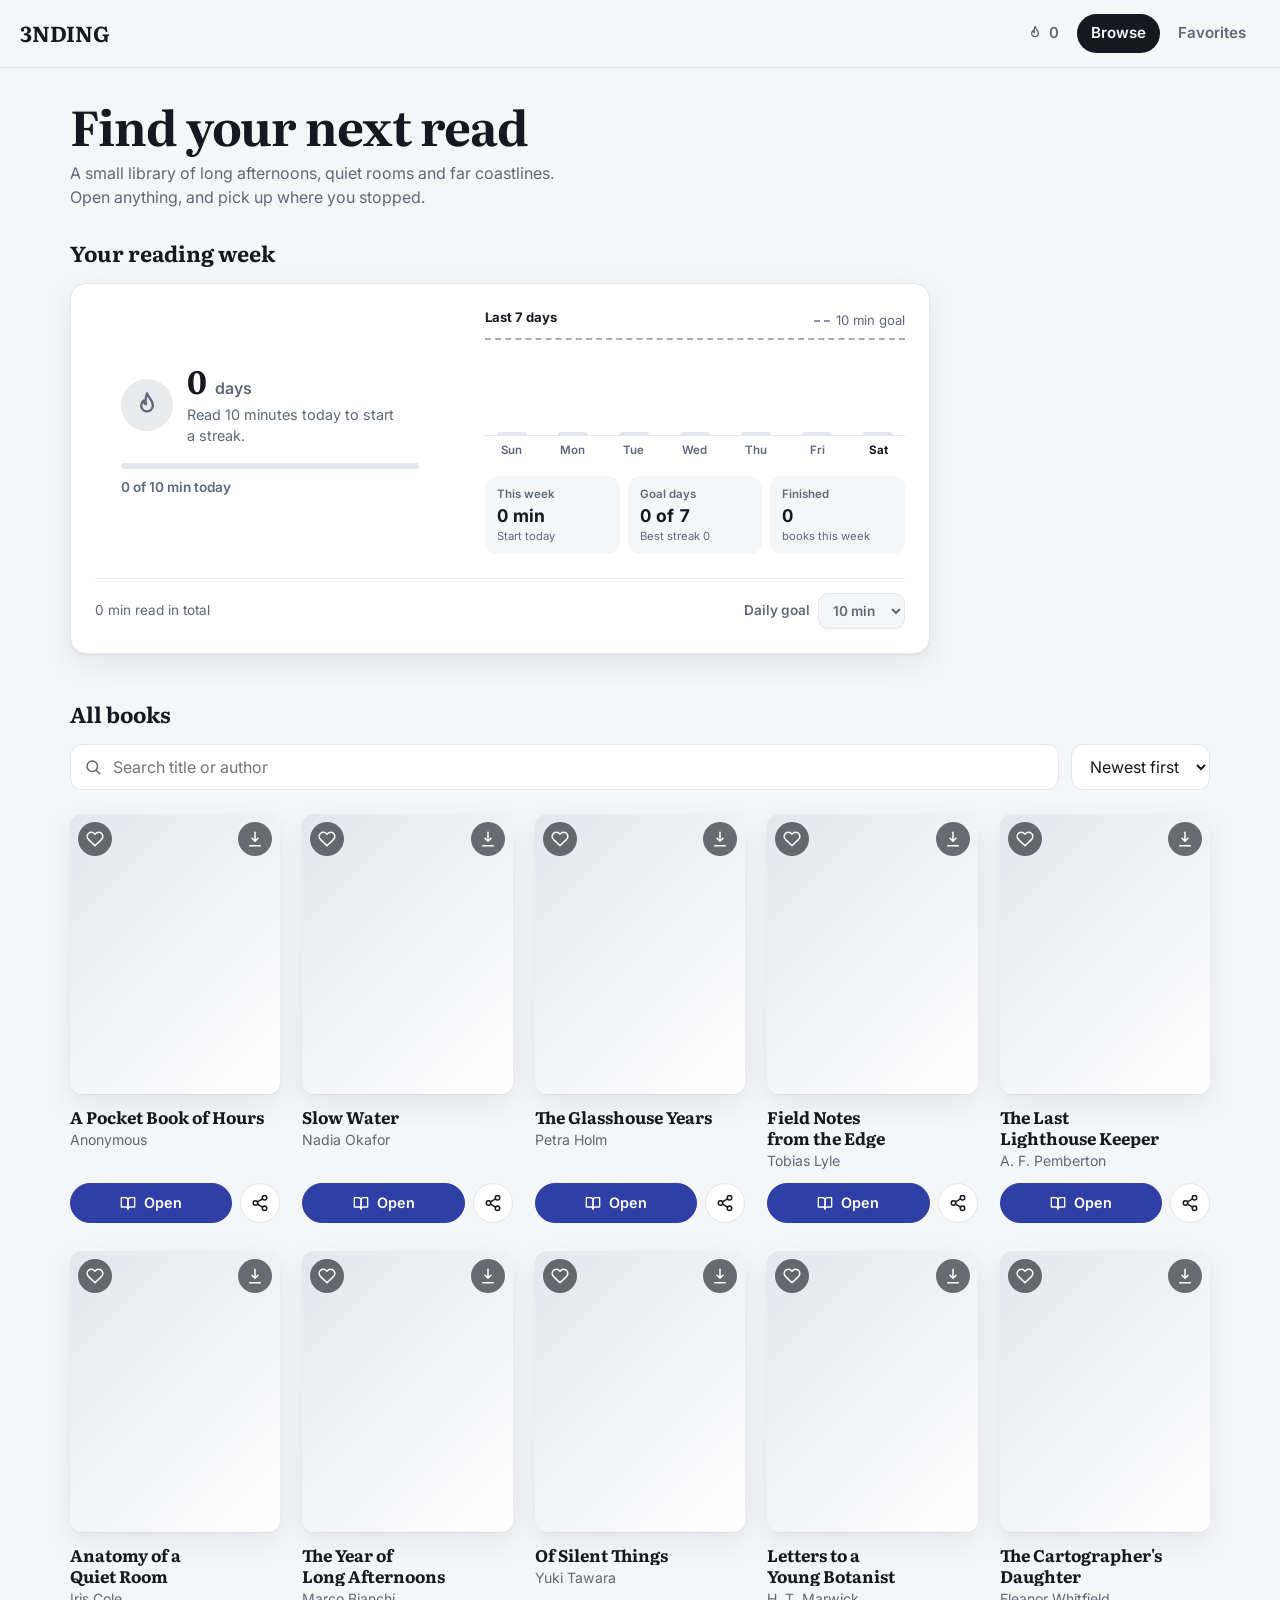
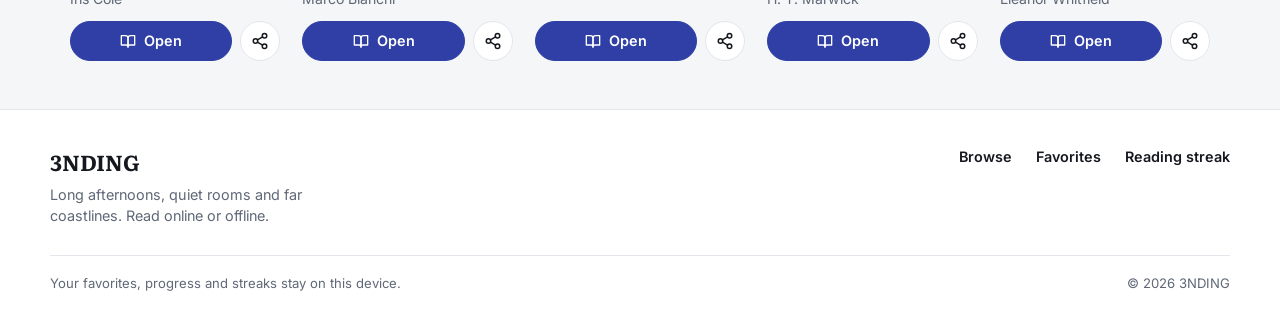
==== commit 47d6bcf8: "Add site footer to library pages Co-Authored-By: Claude Sonnet 5.5 <noreply@anthropic.com> Claude-Se" ====
--- a/index.html
+++ b/index.html
@@ -105,6 +105,24 @@
       </section>
     </main>
 
+    <footer class="site-footer">
+      <div class="sf-inner">
+        <div class="sf-brand">
+          <a class="brand" href="index.html">3NDING</a>
+          <p>Long afternoons, quiet rooms and far coastlines. Read online or offline.</p>
+        </div>
+        <nav class="sf-links" aria-label="Footer">
+          <a href="index.html">Browse</a>
+          <a href="favorites.html">Favorites</a>
+          <a href="index.html#streak-section">Reading streak</a>
+        </nav>
+      </div>
+      <div class="sf-base">
+        <p>Your favorites, progress and streaks stay on this device.</p>
+        <p>&copy; <span id="year">2026</span> 3NDING</p>
+      </div>
+    </footer>
+
     <script src="js/app.js"></script>
     <script src="js/stats.js"></script>
     <script src="js/home.js"></script>
--- a/css/style.css
+++ b/css/style.css
@@ -21,13 +21,11 @@
   --shadow:
     0 1px 2px rgba(20, 24, 40, 0.06), 0 10px 28px rgba(20, 24, 40, 0.08);
   --serif:
-    "Literata", "Iowan Old Style", "Palatino Linotype", Palatino, Georgia,
-    serif;
+    "Literata", "Iowan Old Style", "Palatino Linotype", Palatino, Georgia, serif;
   --sans:
     "Inter", system-ui, -apple-system, "Segoe UI", Roboto, "Helvetica Neue",
     sans-serif;
-  --mono:
-    "JetBrains Mono", ui-monospace, "SF Mono", Menlo, Consolas, monospace;
+  --mono: "JetBrains Mono", ui-monospace, "SF Mono", Menlo, Consolas, monospace;
   color-scheme: light;
 }
 @media (prefers-color-scheme: dark) {
@@ -573,7 +571,7 @@
 /* ---------- Streak + weekly summary ---------- */
 #streak-section {
   margin-bottom: 40px;
-  scroll-margin-top: 84px;
+  scroll-margin-top: 60px;
 }
 .streak-card {
   display: grid;
@@ -789,6 +787,7 @@
   }
   .sc-main {
     align-self: center;
+    padding: 0 26px;
   }
   .sc-foot,
   .install,
@@ -1041,7 +1040,8 @@
 #text {
   max-width: var(--measure);
   margin: 0 auto;
-  padding: 48px max(22px, env(safe-area-inset-right)) 40px
+  padding: 48px max(22px, env(safe-area-inset-right))
+    calc(110px + env(safe-area-inset-bottom))
     max(22px, env(safe-area-inset-left));
   font-size: var(--fs);
   line-height: 1.75;
@@ -1103,16 +1103,25 @@
   color: var(--muted);
 }
 
+/* Chapter navigation: a fixed bar that tucks away with the header on phones */
 .r-foot {
+  position: fixed;
+  left: 0;
+  right: 0;
+  bottom: 0;
+  z-index: 18;
   display: flex;
   align-items: center;
   justify-content: space-between;
   gap: 12px;
-  max-width: var(--measure);
-  margin: 0 auto;
-  padding: 0 max(22px, env(safe-area-inset-right))
-    calc(48px + env(safe-area-inset-bottom))
-    max(22px, env(safe-area-inset-left));
+  padding: 10px
+    max(22px, calc((100% - var(--measure)) / 2), env(safe-area-inset-right))
+    calc(10px + env(safe-area-inset-bottom))
+    max(22px, calc((100% - var(--measure)) / 2), env(safe-area-inset-left));
+  background: color-mix(in srgb, var(--bg) 92%, transparent);
+  -webkit-backdrop-filter: blur(12px);
+  backdrop-filter: blur(12px);
+  border-top: 1px solid var(--line);
 }
 .r-foot span {
   flex: 1;
@@ -1301,6 +1310,79 @@
   padding-top: calc(32px + env(safe-area-inset-top));
 }
 
+/* ---------- Site footer (library pages) ---------- */
+body:has(.site-footer) {
+  display: flex;
+  flex-direction: column;
+}
+body:has(.site-footer) main.page {
+  flex: 1 0 auto;
+  width: 100%;
+  padding-bottom: 48px;
+}
+.site-footer {
+  margin-top: auto;
+  padding: 36px max(var(--gutter), env(safe-area-inset-right))
+    calc(28px + env(safe-area-inset-bottom))
+    max(var(--gutter), env(safe-area-inset-left));
+  background: var(--surface);
+  border-top: 1px solid var(--line);
+  color: var(--muted);
+  font-size: 0.9rem;
+}
+.sf-inner,
+.sf-base {
+  max-width: 1180px;
+  margin: 0 auto;
+}
+.sf-inner {
+  display: flex;
+  flex-wrap: wrap;
+  align-items: flex-start;
+  justify-content: space-between;
+  gap: 24px 48px;
+}
+.sf-brand {
+  max-width: 34ch;
+}
+.sf-brand .brand {
+  display: inline-block;
+  color: var(--ink);
+  margin-bottom: 6px;
+}
+.sf-brand p {
+  margin: 0;
+  text-wrap: pretty;
+}
+.sf-links {
+  display: flex;
+  flex-wrap: wrap;
+  gap: 8px 24px;
+}
+.sf-links a {
+  color: var(--ink);
+  font-weight: 600;
+  text-decoration: none;
+}
+.sf-links a:hover {
+  color: var(--accent);
+  text-decoration: underline;
+  text-underline-offset: 4px;
+}
+.sf-base {
+  display: flex;
+  flex-wrap: wrap;
+  justify-content: space-between;
+  gap: 6px 24px;
+  margin-top: 28px;
+  padding-top: 18px;
+  border-top: 1px solid var(--line);
+  font-size: 0.82rem;
+}
+.sf-base p {
+  margin: 0;
+}
+
 /* ---------- Pagination ---------- */
 #all-title {
   scroll-margin-top: 84px;
@@ -1395,6 +1477,13 @@
   section + section {
     margin-top: 32px;
   }
+  body:has(.site-footer) main.page {
+    padding-bottom: 32px;
+  }
+  .site-footer {
+    padding-top: 28px;
+    padding-bottom: calc(var(--tabbar) + 24px + env(safe-area-inset-bottom));
+  }
 
   /* Header keeps only the brand; navigation moves to a bottom tab bar.
      (backdrop-filter would make the fixed nav relative to the header.) */
@@ -1626,8 +1715,14 @@
   .r-bar {
     transition: transform 0.25s;
   }
+  .r-foot {
+    transition: transform 0.25s;
+  }
   body.bar-hidden .r-bar:not(:focus-within) {
     transform: translateY(-100%);
+  }
+  body.bar-hidden .r-foot:not(:focus-within) {
+    transform: translateY(100%);
   }
   #text {
     padding-top: 28px;
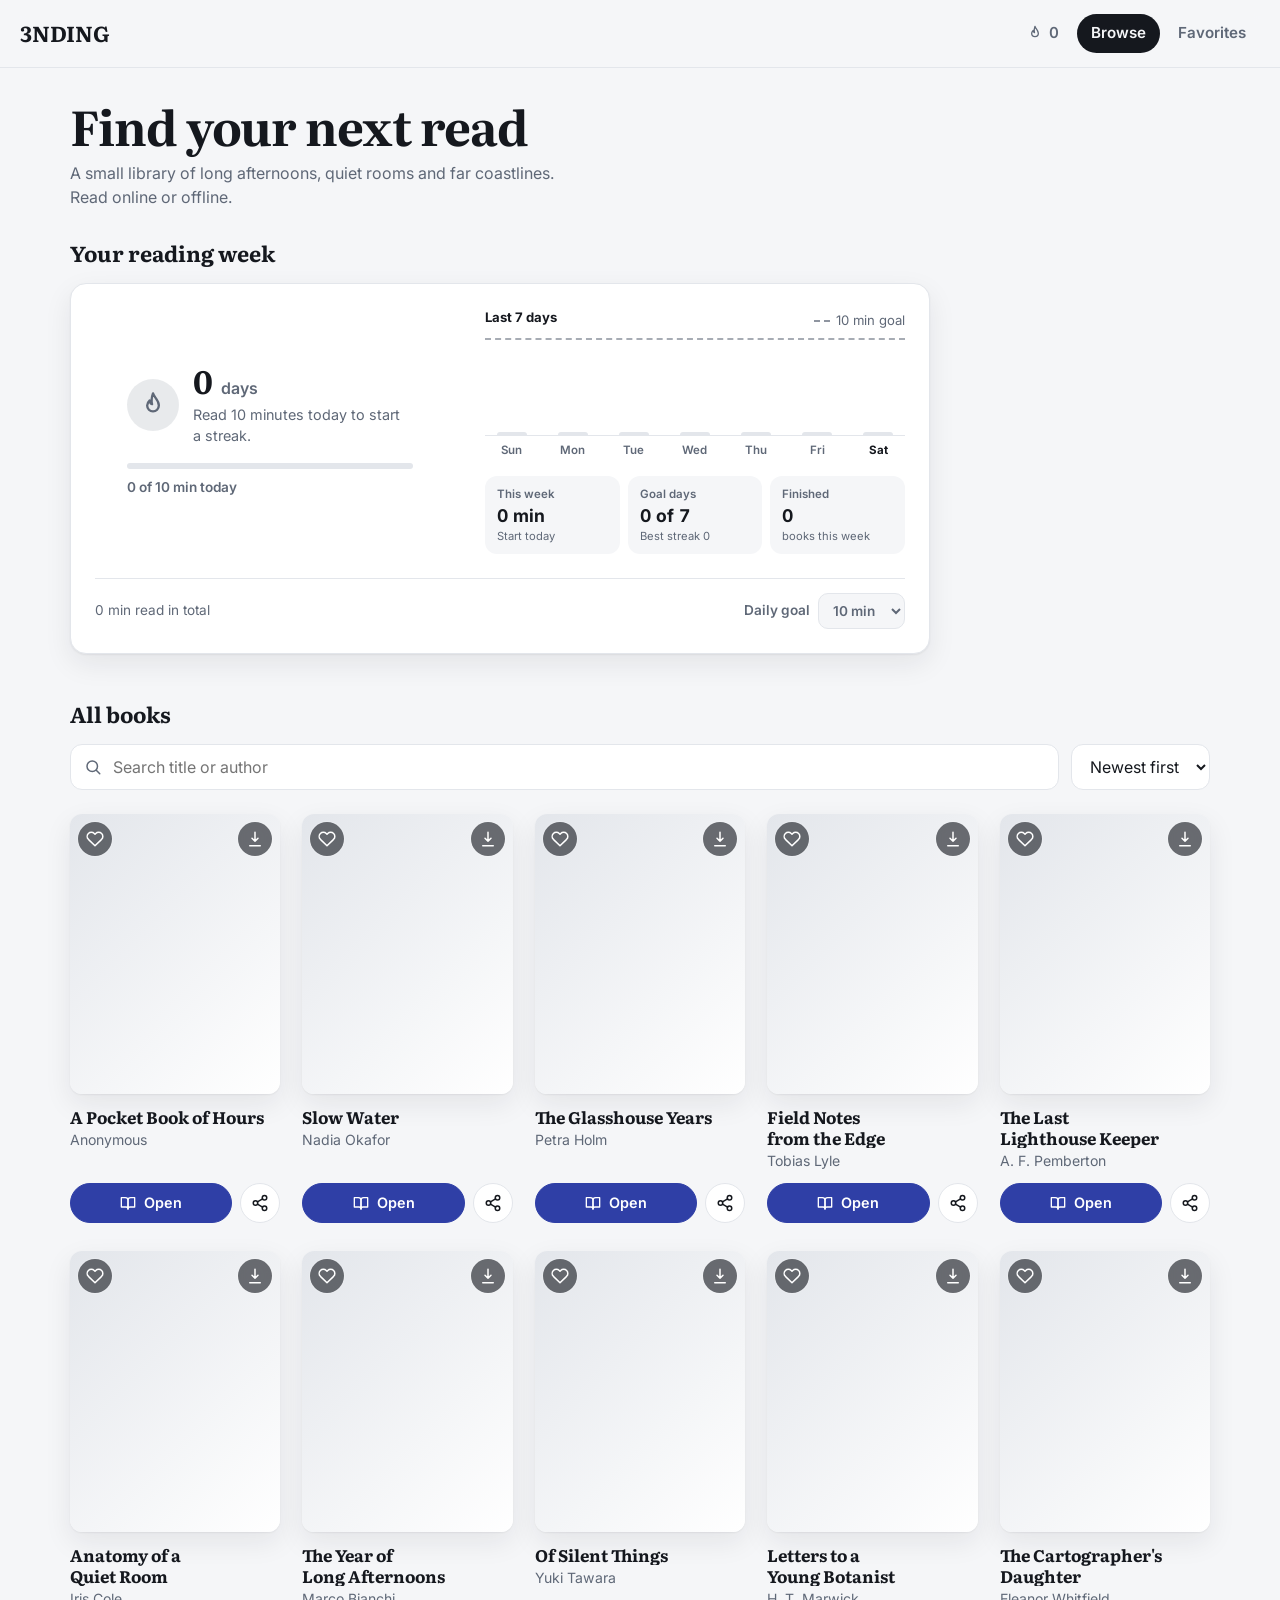
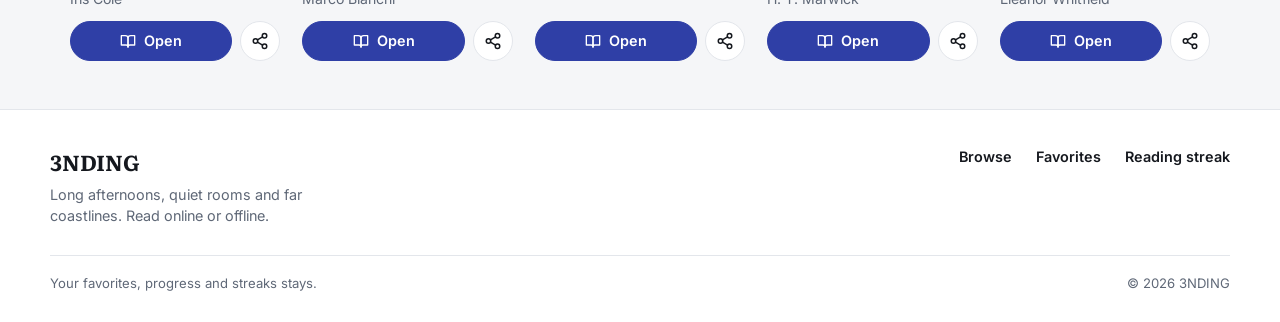
==== commit b2824a88: "Minor UX adjustments and bug fixes." ====
--- a/index.html
+++ b/index.html
@@ -54,8 +54,7 @@
           ><span class="lbl">Browse</span></a
         >
         <a href="favorites.html" data-icon="heart"
-          ><span class="lbl">Favorites</span
-          ><span id="fav-count" hidden></span
+          ><span class="lbl">Favorites</span><span id="fav-count" hidden></span
         ></a>
       </nav>
     </header>
@@ -63,8 +62,8 @@
     <main class="page">
       <h1 class="page-title">Find your next read</h1>
       <p class="page-sub">
-        A small library of long afternoons, quiet rooms and far coastlines. Open
-        anything, and pick up where you stopped.
+        A small library of long afternoons, quiet rooms and far coastlines. Read
+        online or offline.
       </p>
 
       <section id="streak-section" aria-labelledby="streak-title"></section>
@@ -109,7 +108,10 @@
       <div class="sf-inner">
         <div class="sf-brand">
           <a class="brand" href="index.html">3NDING</a>
-          <p>Long afternoons, quiet rooms and far coastlines. Read online or offline.</p>
+          <p>
+            Long afternoons, quiet rooms and far coastlines. Read online or
+            offline.
+          </p>
         </div>
         <nav class="sf-links" aria-label="Footer">
           <a href="index.html">Browse</a>
@@ -118,7 +120,7 @@
         </nav>
       </div>
       <div class="sf-base">
-        <p>Your favorites, progress and streaks stay on this device.</p>
+        <p>Your favorites, progress and streaks stays.</p>
         <p>&copy; <span id="year">2026</span> 3NDING</p>
       </div>
     </footer>
--- a/css/style.css
+++ b/css/style.css
@@ -780,6 +780,9 @@
   font-size: 0.85rem;
 }
 @media (min-width: 760px) {
+  #streak-section {
+    scroll-margin-top: 80px;
+  }
   .streak-card {
     grid-template-columns: minmax(0, 5fr) minmax(0, 6fr);
     gap: 24px 40px;
@@ -787,7 +790,7 @@
   }
   .sc-main {
     align-self: center;
-    padding: 0 26px;
+    padding: 0 32px;
   }
   .sc-foot,
   .install,
@@ -979,6 +982,7 @@
   transition:
     background 0.25s,
     color 0.25s;
+  touch-action: manipulation;
 }
 .r-bar {
   position: sticky;
@@ -1126,7 +1130,7 @@
 .r-foot span {
   flex: 1;
   color: var(--muted);
-  font-size: 0.85rem;
+  font-size: 0.75rem;
   line-height: 1.35;
   text-align: center;
   font-variant-numeric: tabular-nums;
@@ -1712,16 +1716,15 @@
   #btn-fs {
     display: none;
   }
-  .r-bar {
-    transition: transform 0.25s;
-  }
+  .r-bar,
   .r-foot {
     transition: transform 0.25s;
   }
-  body.bar-hidden .r-bar:not(:focus-within) {
+  /* :has(:focus-visible) = keyboard focus only, so a tapped button can't pin the bar open */
+  body.bar-hidden .r-bar:not(:has(:focus-visible)) {
     transform: translateY(-100%);
   }
-  body.bar-hidden .r-foot:not(:focus-within) {
+  body.bar-hidden .r-foot:not(:has(:focus-visible)) {
     transform: translateY(100%);
   }
   #text {
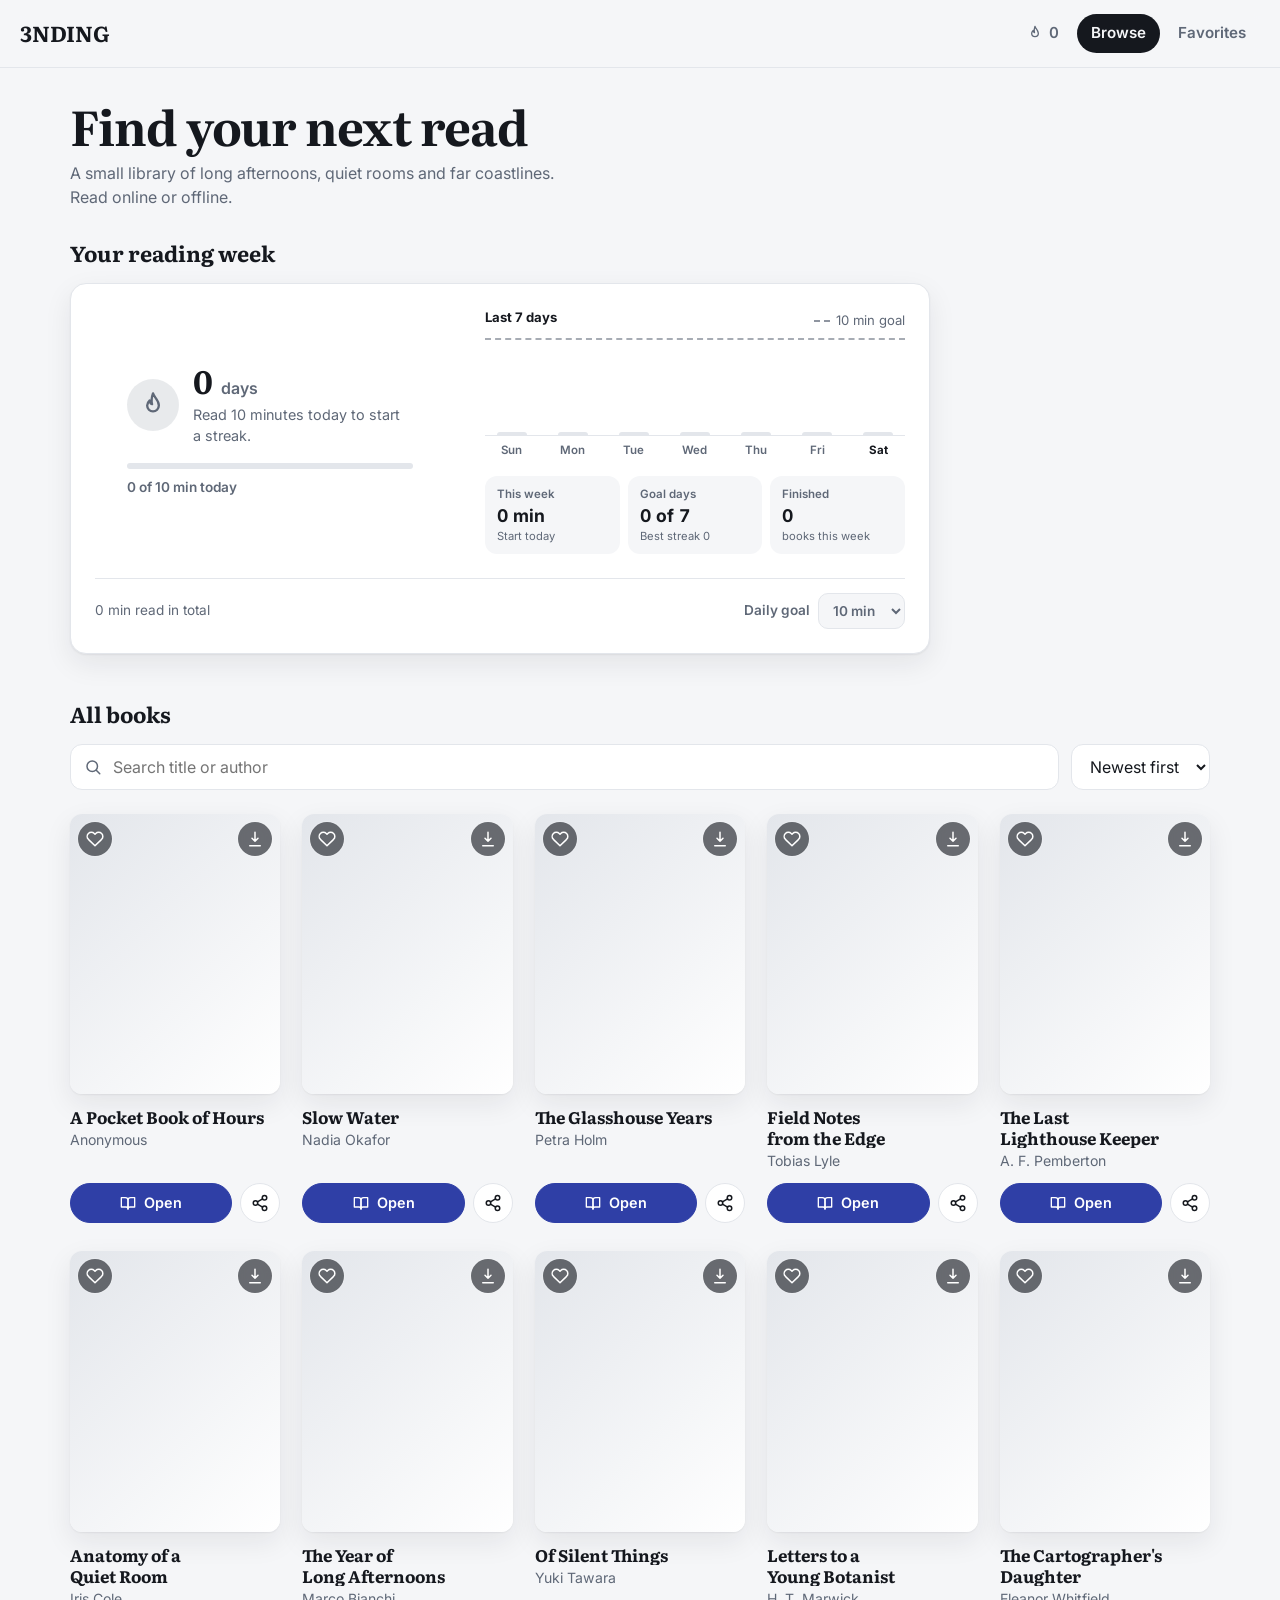
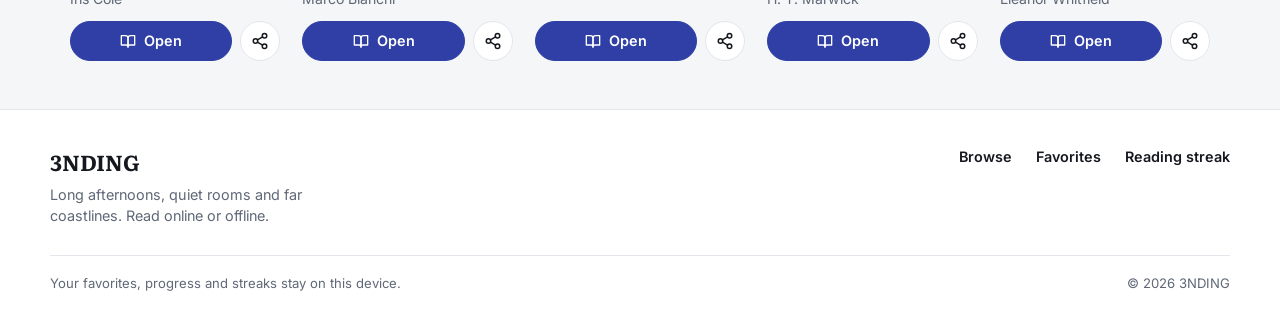
==== commit 0509cf50: "Use zip slugs as book ids and fix UX/scalability issues - books.json ids are now the zip filename sl" ====
--- a/index.html
+++ b/index.html
@@ -120,7 +120,7 @@
         </nav>
       </div>
       <div class="sf-base">
-        <p>Your favorites, progress and streaks stays.</p>
+        <p>Your favorites, progress and streaks stay on this device.</p>
         <p>&copy; <span id="year">2026</span> 3NDING</p>
       </div>
     </footer>
--- a/css/style.css
+++ b/css/style.css
@@ -893,6 +893,10 @@
   font-size: 0.78rem;
   font-weight: 700;
 }
+.more-btn {
+  display: flex;
+  margin: 24px auto 0;
+}
 .empty {
   padding: 56px 20px;
   text-align: center;
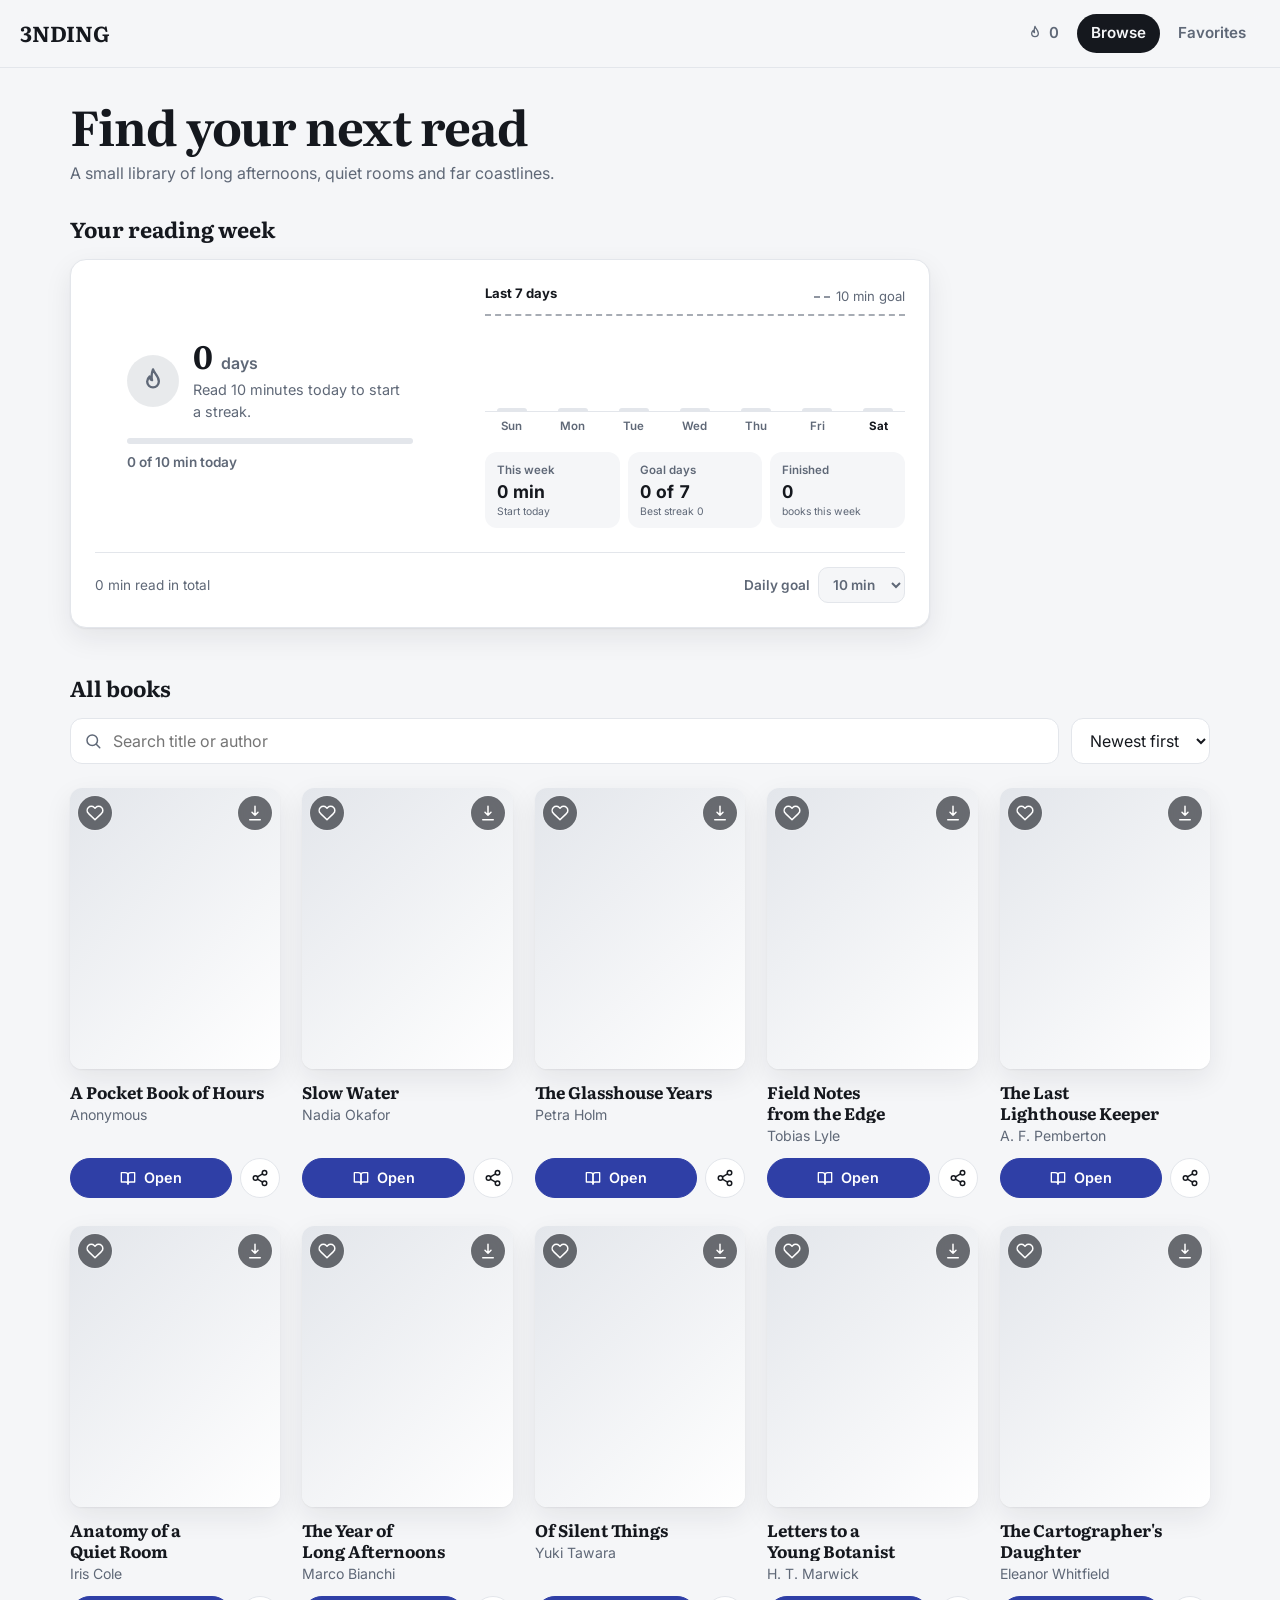
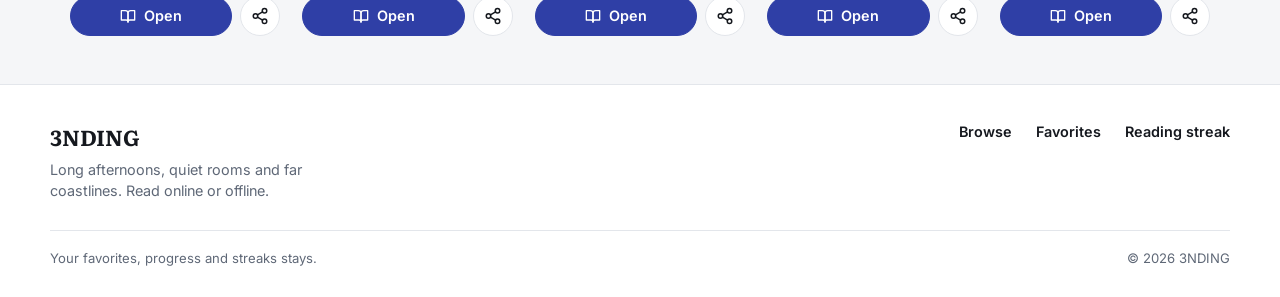
==== commit 42d7a9d2: "Final version v.2" ====
--- a/index.html
+++ b/index.html
@@ -62,8 +62,7 @@
     <main class="page">
       <h1 class="page-title">Find your next read</h1>
       <p class="page-sub">
-        A small library of long afternoons, quiet rooms and far coastlines. Read
-        online or offline.
+        A small library of long afternoons, quiet rooms and far coastlines.
       </p>
 
       <section id="streak-section" aria-labelledby="streak-title"></section>
@@ -120,7 +119,7 @@
         </nav>
       </div>
       <div class="sf-base">
-        <p>Your favorites, progress and streaks stay on this device.</p>
+        <p>Your favorites, progress and streaks stays.</p>
         <p>&copy; <span id="year">2026</span> 3NDING</p>
       </div>
     </footer>
--- a/css/style.css
+++ b/css/style.css
@@ -740,7 +740,7 @@
   display: block;
   margin-top: 2px;
   color: var(--muted);
-  font-size: 0.7rem;
+  font-size: 0.65rem;
   line-height: 1.3;
 }
 .sc-foot {
@@ -1049,7 +1049,7 @@
   max-width: var(--measure);
   margin: 0 auto;
   padding: 48px max(22px, env(safe-area-inset-right))
-    calc(110px + env(safe-area-inset-bottom))
+    calc(64px + env(safe-area-inset-bottom))
     max(22px, env(safe-area-inset-left));
   font-size: var(--fs);
   line-height: 1.75;
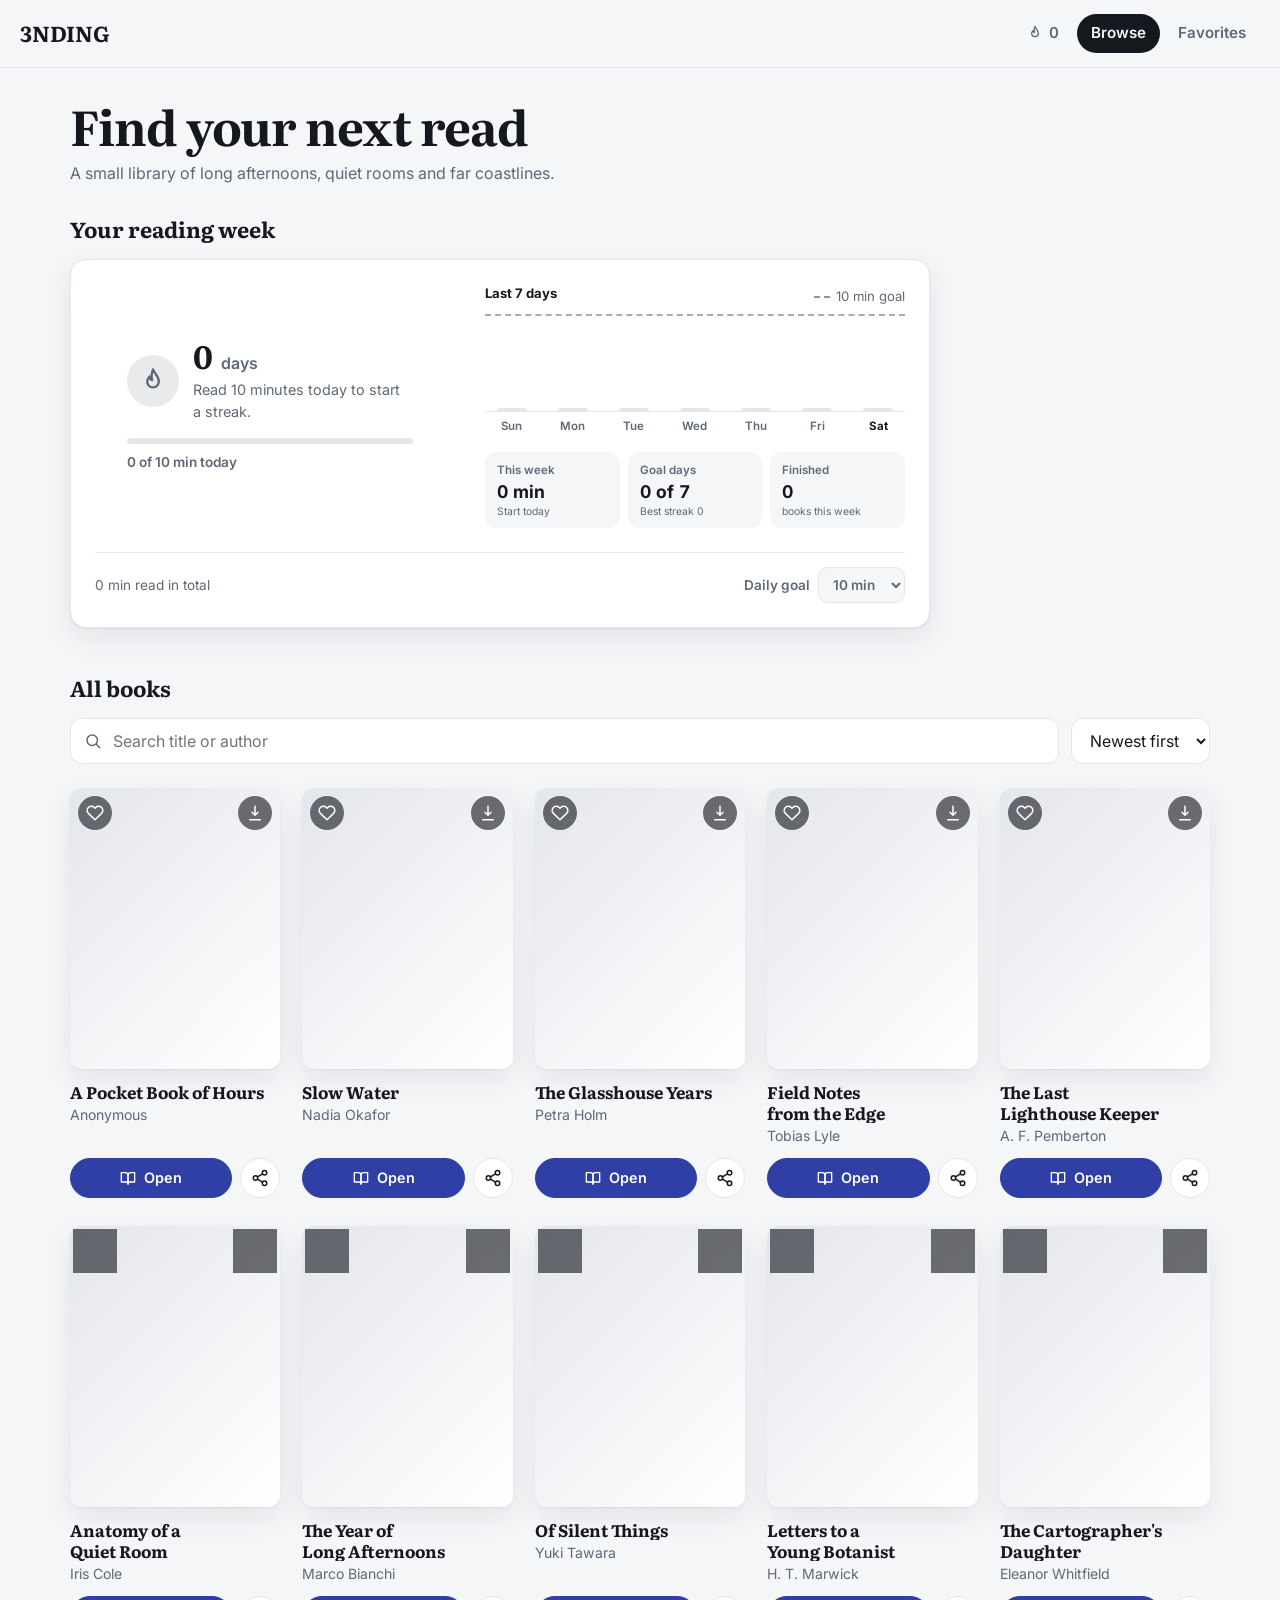
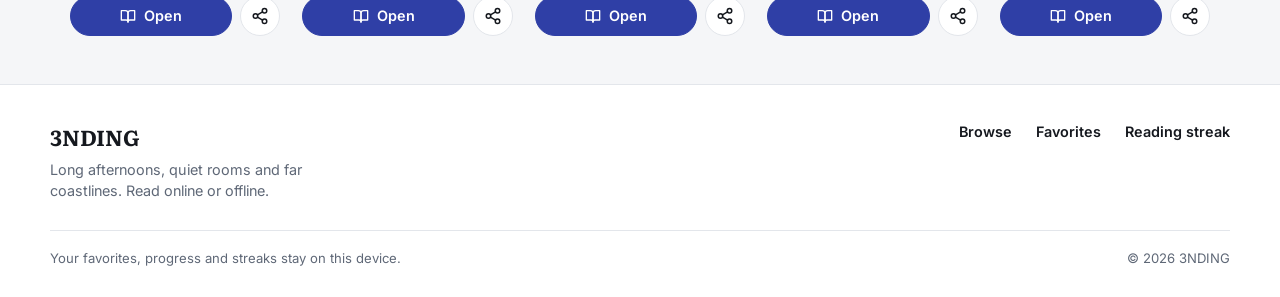
==== commit 4b0db2f9: "Major adjustments" ====
--- a/index.html
+++ b/index.html
@@ -25,6 +25,7 @@
     <meta name="apple-mobile-web-app-capable" content="yes" />
     <meta name="apple-mobile-web-app-title" content="3NDING" />
     <link rel="manifest" href="manifest.webmanifest" />
+    <link rel="preload" as="fetch" href="books.json" crossorigin="anonymous" />
     <link rel="icon" href="icons/icon.svg" type="image/svg+xml" />
     <link rel="apple-touch-icon" href="icons/apple-touch-icon.png" />
 
@@ -45,6 +46,122 @@
     </noscript>
 
     <link rel="stylesheet" href="css/style.css" />
+    <!-- seo:head:start -->
+    <link rel="canonical" href="https://3nding.top/" />
+    <meta name="robots" content="index, follow, max-image-preview:large" />
+    <meta property="og:type" content="website" />
+    <meta property="og:site_name" content="3NDING" />
+    <meta property="og:title" content="3NDING — Browse the library" />
+    <meta
+      property="og:description"
+      content="Browse, favorite and read books in the 3NDING library, online or offline."
+    />
+    <meta property="og:url" content="https://3nding.top/" />
+    <meta
+      property="og:image"
+      content="https://picsum.photos/seed/book-cartographers-daughter/600/800"
+    />
+    <meta name="twitter:card" content="summary_large_image" />
+    <meta name="twitter:title" content="3NDING — Browse the library" />
+    <meta
+      name="twitter:description"
+      content="Browse, favorite and read books in the 3NDING library, online or offline."
+    />
+    <meta
+      name="twitter:image"
+      content="https://picsum.photos/seed/book-cartographers-daughter/600/800"
+    />
+    <script type="application/ld+json">
+      {
+        "@context": "https://schema.org",
+        "@graph": [
+          {
+            "@type": "Organization",
+            "@id": "https://3nding.top/#org",
+            "name": "3NDING",
+            "url": "https://3nding.top/",
+            "logo": "https://3nding.top/icons/icon-512.png"
+          },
+          {
+            "@type": "WebSite",
+            "@id": "https://3nding.top/#site",
+            "name": "3NDING",
+            "url": "https://3nding.top/",
+            "description": "Browse, favorite and read books in the 3NDING library, online or offline.",
+            "publisher": { "@id": "https://3nding.top/#org" },
+            "inLanguage": "en"
+          },
+          {
+            "@type": "ItemList",
+            "name": "All books",
+            "numberOfItems": 10,
+            "itemListElement": [
+              {
+                "@type": "ListItem",
+                "position": 1,
+                "url": "https://3nding.top/book/cartographers-daughter.html",
+                "name": "The Cartographer's Daughter"
+              },
+              {
+                "@type": "ListItem",
+                "position": 2,
+                "url": "https://3nding.top/book/letter-to-a-young-botanist.html",
+                "name": "Letters to a Young Botanist"
+              },
+              {
+                "@type": "ListItem",
+                "position": 3,
+                "url": "https://3nding.top/book/of-silent-things.html",
+                "name": "Of Silent Things"
+              },
+              {
+                "@type": "ListItem",
+                "position": 4,
+                "url": "https://3nding.top/book/year-of-long-afternoons.html",
+                "name": "The Year of Long Afternoons"
+              },
+              {
+                "@type": "ListItem",
+                "position": 5,
+                "url": "https://3nding.top/book/anatomy-of-quiet-room.html",
+                "name": "Anatomy of a Quiet Room"
+              },
+              {
+                "@type": "ListItem",
+                "position": 6,
+                "url": "https://3nding.top/book/last-lighthouse-keeper.html",
+                "name": "The Last Lighthouse Keeper"
+              },
+              {
+                "@type": "ListItem",
+                "position": 7,
+                "url": "https://3nding.top/book/field-notes-from-the-edge.html",
+                "name": "Field Notes from the Edge"
+              },
+              {
+                "@type": "ListItem",
+                "position": 8,
+                "url": "https://3nding.top/book/glasshouse-years.html",
+                "name": "The Glasshouse Years"
+              },
+              {
+                "@type": "ListItem",
+                "position": 9,
+                "url": "https://3nding.top/book/slow-waters.html",
+                "name": "Slow Water"
+              },
+              {
+                "@type": "ListItem",
+                "position": 10,
+                "url": "https://3nding.top/book/pocket-book-of-hours.html",
+                "name": "A Pocket Book of Hours"
+              }
+            ]
+          }
+        ]
+      }
+    </script>
+    <!-- seo:head:end -->
   </head>
   <body>
     <header class="site-header">
@@ -69,7 +186,7 @@
 
       <section id="recent-section" aria-labelledby="recent-title" hidden>
         <h2 class="section-title" id="recent-title">Continue reading</h2>
-        <ul class="rail" id="recent"></ul>
+        <ul class="rail" id="recent" role="list"></ul>
       </section>
 
       <section aria-labelledby="all-title">
@@ -98,7 +215,180 @@
           </label>
         </div>
         <p id="status" class="page-sub" role="status"></p>
-        <ul class="grid" id="grid"></ul>
+        <ul class="grid" id="grid">
+          <!-- seo:grid:start -->
+          <li class="card">
+            <a class="cover" href="book/cartographers-daughter.html"
+              ><img
+                src="https://picsum.photos/seed/book-cartographers-daughter/600/800"
+                alt="Cover of The Cartographer&#39;s Daughter"
+                loading="lazy"
+                width="600"
+                height="800"
+            /></a>
+            <div>
+              <h3>
+                <a href="book/cartographers-daughter.html"
+                  >The Cartographer&#39;s Daughter</a
+                >
+              </h3>
+              <p class="meta">Eleanor Whitfield</p>
+            </div>
+          </li>
+          <li class="card">
+            <a class="cover" href="book/letter-to-a-young-botanist.html"
+              ><img
+                src="https://picsum.photos/seed/book-letters-botanist/600/800"
+                alt="Cover of Letters to a Young Botanist"
+                loading="lazy"
+                width="600"
+                height="800"
+            /></a>
+            <div>
+              <h3>
+                <a href="book/letter-to-a-young-botanist.html"
+                  >Letters to a Young Botanist</a
+                >
+              </h3>
+              <p class="meta">H. T. Marwick</p>
+            </div>
+          </li>
+          <li class="card">
+            <a class="cover" href="book/of-silent-things.html"
+              ><img
+                src="https://picsum.photos/seed/book-silent-things/600/800"
+                alt="Cover of Of Silent Things"
+                loading="lazy"
+                width="600"
+                height="800"
+            /></a>
+            <div>
+              <h3><a href="book/of-silent-things.html">Of Silent Things</a></h3>
+              <p class="meta">Yuki Tawara</p>
+            </div>
+          </li>
+          <li class="card">
+            <a class="cover" href="book/year-of-long-afternoons.html"
+              ><img
+                src="https://picsum.photos/seed/book-long-afternoons/600/800"
+                alt="Cover of The Year of Long Afternoons"
+                loading="lazy"
+                width="600"
+                height="800"
+            /></a>
+            <div>
+              <h3>
+                <a href="book/year-of-long-afternoons.html"
+                  >The Year of Long Afternoons</a
+                >
+              </h3>
+              <p class="meta">Marco Bianchi</p>
+            </div>
+          </li>
+          <li class="card">
+            <a class="cover" href="book/anatomy-of-quiet-room.html"
+              ><img
+                src="https://picsum.photos/seed/book-quiet-room/600/800"
+                alt="Cover of Anatomy of a Quiet Room"
+                loading="lazy"
+                width="600"
+                height="800"
+            /></a>
+            <div>
+              <h3>
+                <a href="book/anatomy-of-quiet-room.html"
+                  >Anatomy of a Quiet Room</a
+                >
+              </h3>
+              <p class="meta">Iris Cole</p>
+            </div>
+          </li>
+          <li class="card">
+            <a class="cover" href="book/last-lighthouse-keeper.html"
+              ><img
+                src="https://picsum.photos/seed/book-lighthouse-keeper/600/800"
+                alt="Cover of The Last Lighthouse Keeper"
+                loading="lazy"
+                width="600"
+                height="800"
+            /></a>
+            <div>
+              <h3>
+                <a href="book/last-lighthouse-keeper.html"
+                  >The Last Lighthouse Keeper</a
+                >
+              </h3>
+              <p class="meta">A. F. Pemberton</p>
+            </div>
+          </li>
+          <li class="card">
+            <a class="cover" href="book/field-notes-from-the-edge.html"
+              ><img
+                src="https://picsum.photos/seed/book-field-notes-edge/600/800"
+                alt="Cover of Field Notes from the Edge"
+                loading="lazy"
+                width="600"
+                height="800"
+            /></a>
+            <div>
+              <h3>
+                <a href="book/field-notes-from-the-edge.html"
+                  >Field Notes from the Edge</a
+                >
+              </h3>
+              <p class="meta">Tobias Lyle</p>
+            </div>
+          </li>
+          <li class="card">
+            <a class="cover" href="book/glasshouse-years.html"
+              ><img
+                src="https://picsum.photos/seed/book-glasshouse-years/600/800"
+                alt="Cover of The Glasshouse Years"
+                loading="lazy"
+                width="600"
+                height="800"
+            /></a>
+            <div>
+              <h3>
+                <a href="book/glasshouse-years.html">The Glasshouse Years</a>
+              </h3>
+              <p class="meta">Petra Holm</p>
+            </div>
+          </li>
+          <li class="card">
+            <a class="cover" href="book/slow-waters.html"
+              ><img
+                src="https://picsum.photos/seed/book-slow-water/600/800"
+                alt="Cover of Slow Water"
+                loading="lazy"
+                width="600"
+                height="800"
+            /></a>
+            <div>
+              <h3><a href="book/slow-waters.html">Slow Water</a></h3>
+              <p class="meta">Nadia Okafor</p>
+            </div>
+          </li>
+          <li class="card">
+            <a class="cover" href="book/pocket-book-of-hours.html"
+              ><img
+                src="https://picsum.photos/seed/book-pocket-hours/600/800"
+                alt="Cover of A Pocket Book of Hours"
+                loading="lazy"
+                width="600"
+                height="800"
+            /></a>
+            <div>
+              <h3>
+                <a href="book/pocket-book-of-hours.html"
+                  >A Pocket Book of Hours</a
+                >
+              </h3>
+              <p class="meta">Anonymous</p>
+            </div>
+          </li>
+          <!-- seo:grid:end -->
+        </ul>
         <nav class="pager" id="pager" aria-label="Pagination" hidden></nav>
       </section>
     </main>
@@ -119,7 +409,7 @@
         </nav>
       </div>
       <div class="sf-base">
-        <p>Your favorites, progress and streaks stays.</p>
+        <p>Your favorites, progress and streaks stay on this device.</p>
         <p>&copy; <span id="year">2026</span> 3NDING</p>
       </div>
     </footer>
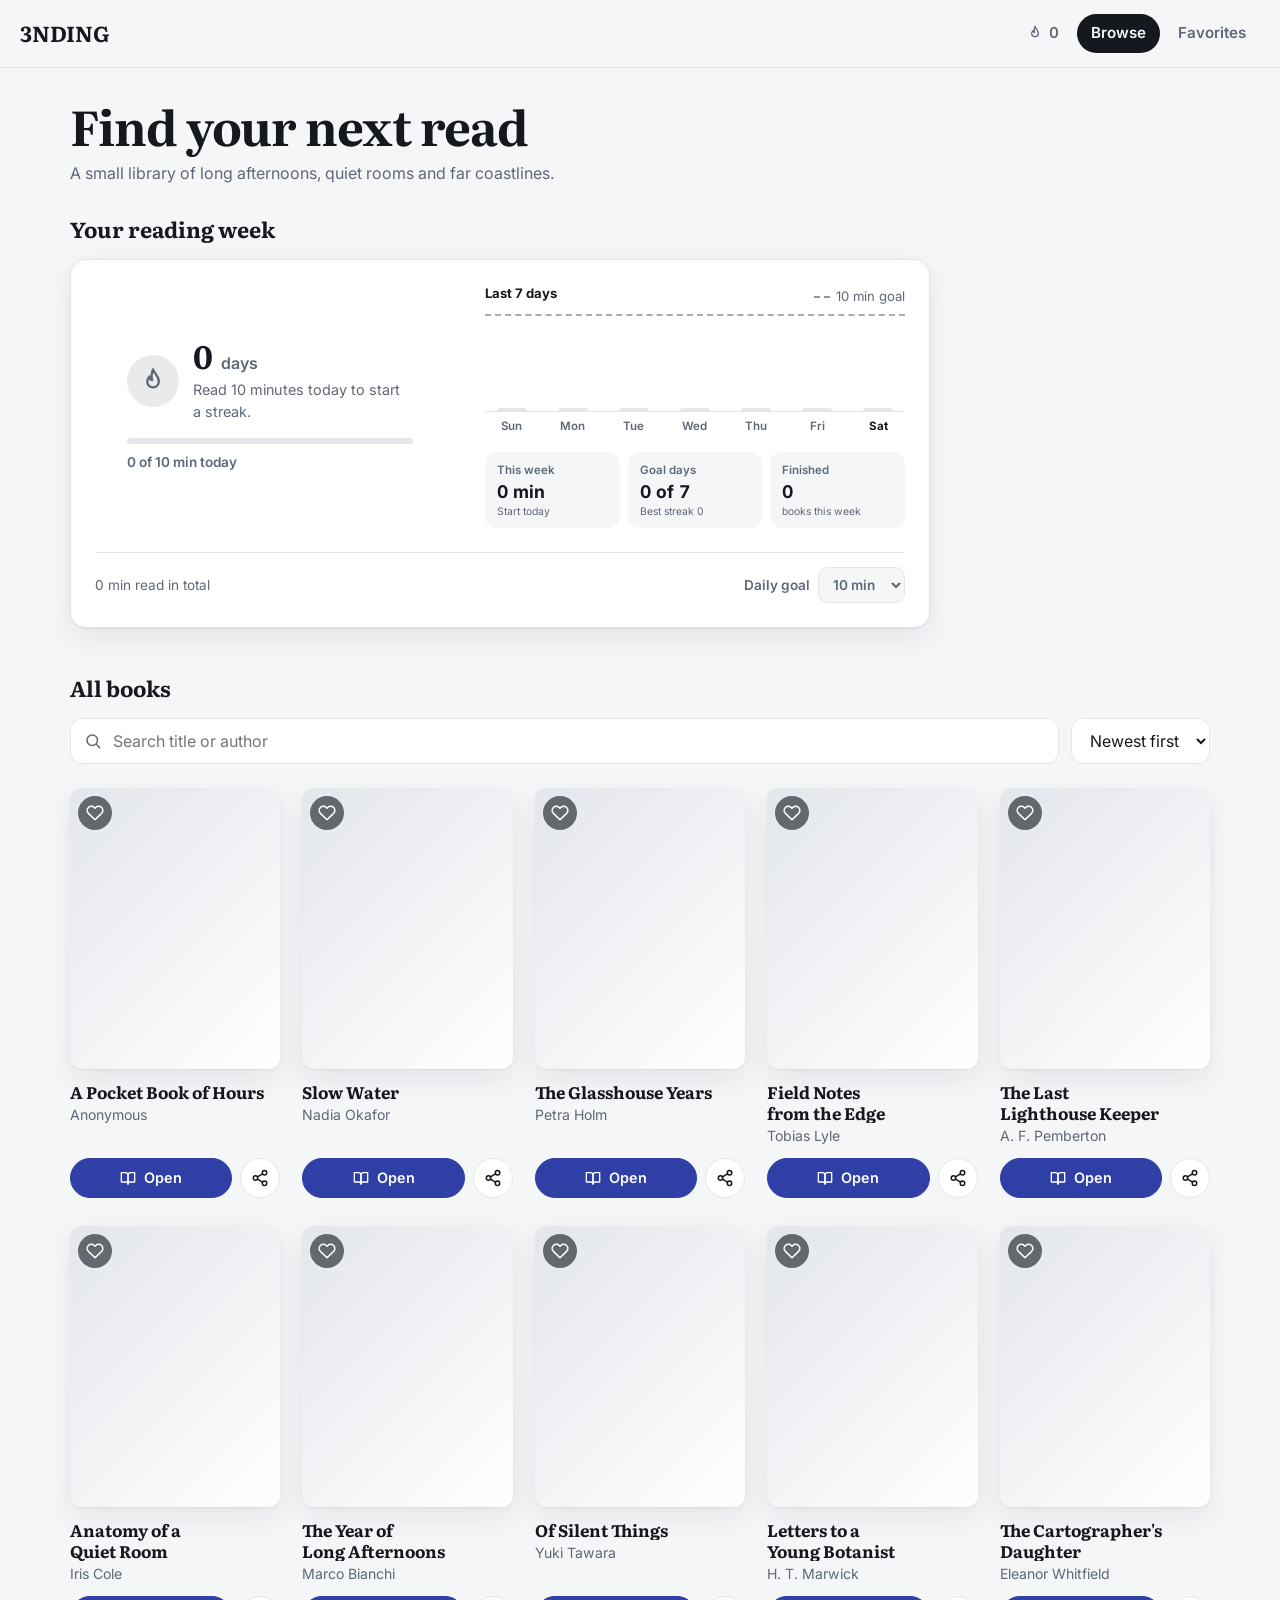
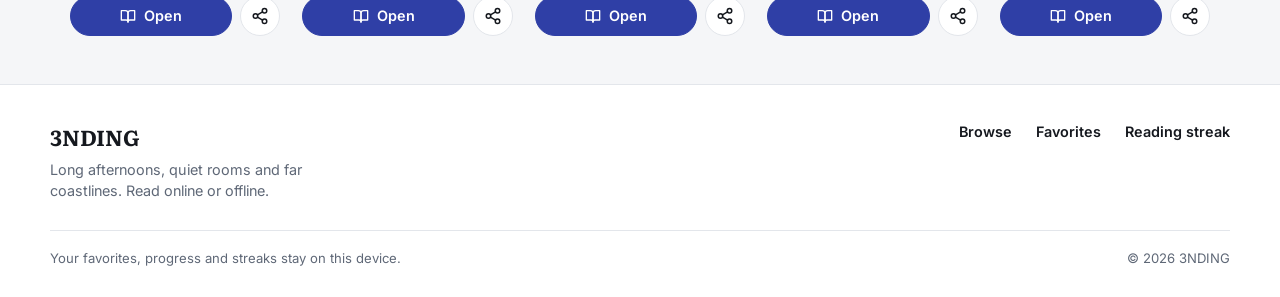
==== commit 19cf6369: "Removed PWA" ====
--- a/index.html
+++ b/index.html
@@ -21,10 +21,6 @@
       content="#0f1218"
       media="(prefers-color-scheme: dark)"
     />
-    <meta name="mobile-web-app-capable" content="yes" />
-    <meta name="apple-mobile-web-app-capable" content="yes" />
-    <meta name="apple-mobile-web-app-title" content="3NDING" />
-    <link rel="manifest" href="manifest.webmanifest" />
     <link rel="preload" as="fetch" href="books.json" crossorigin="anonymous" />
     <link rel="icon" href="icons/icon.svg" type="image/svg+xml" />
     <link rel="apple-touch-icon" href="icons/apple-touch-icon.png" />
